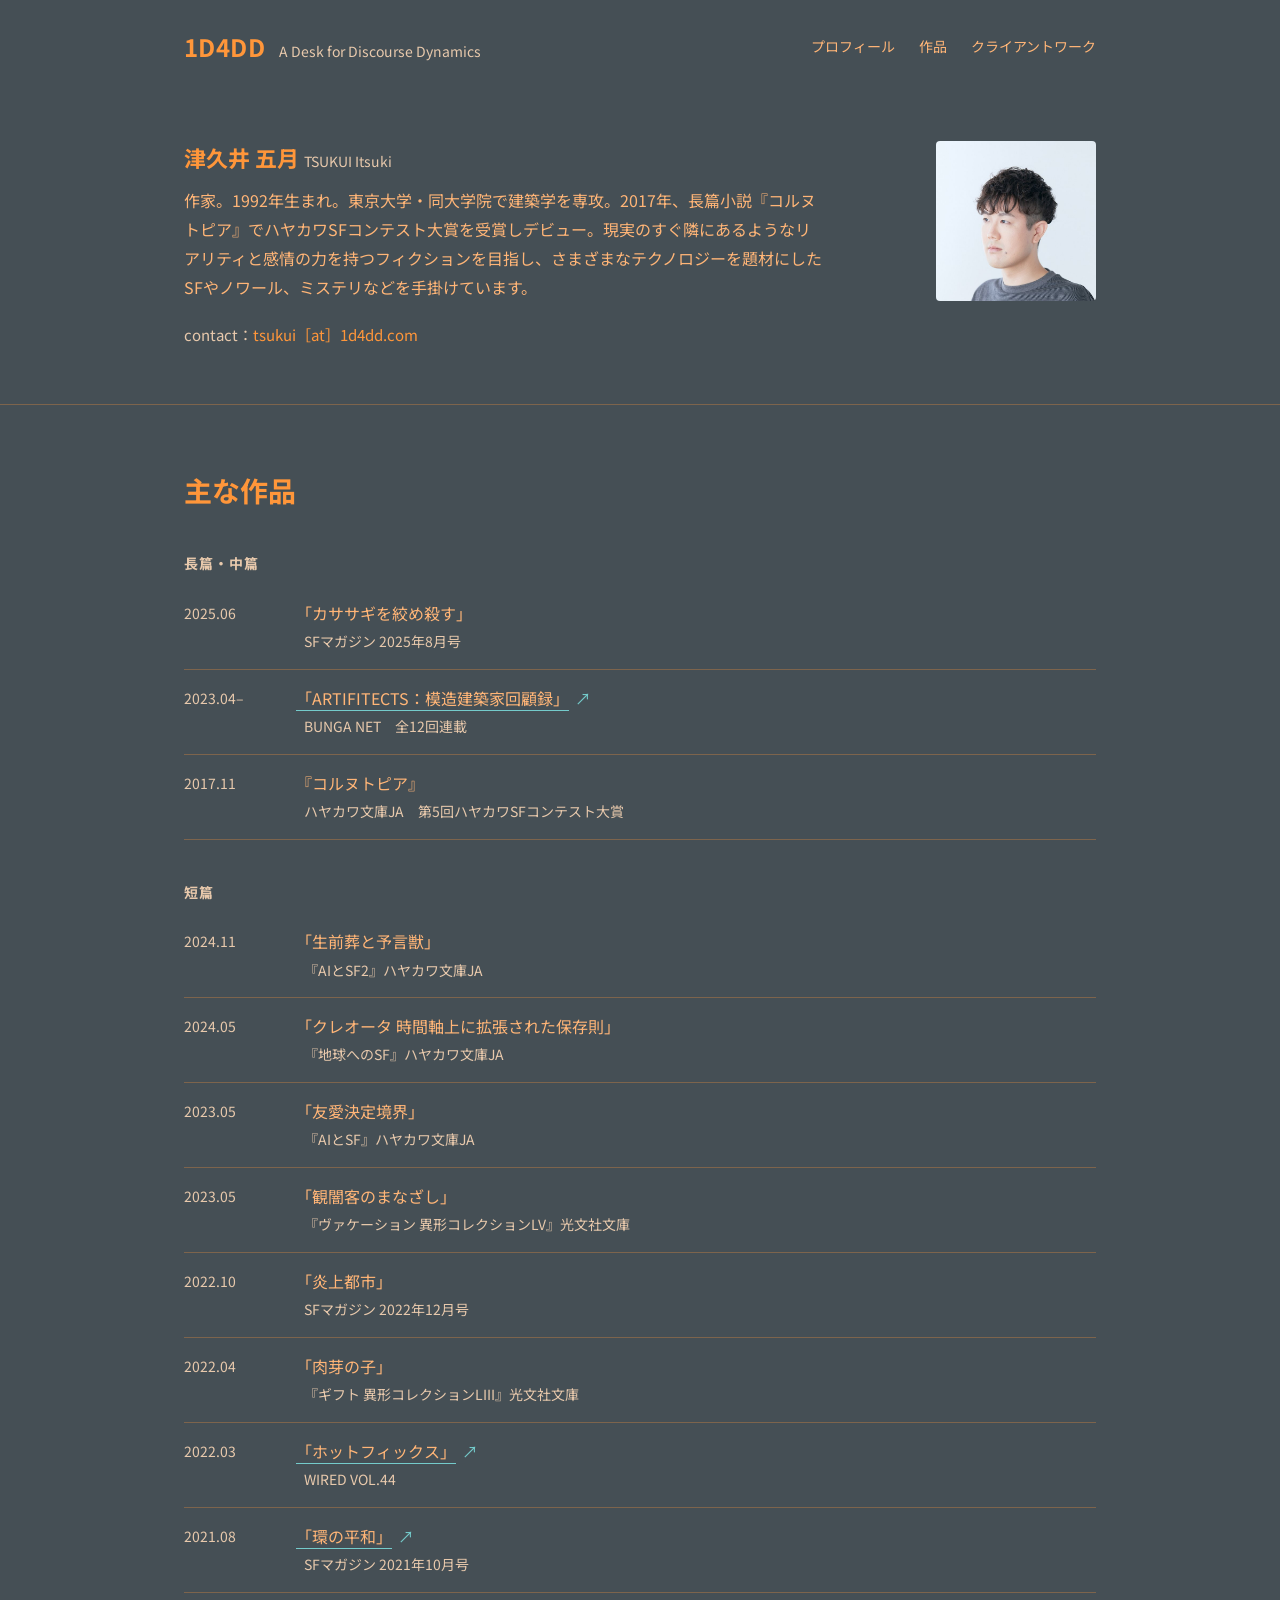
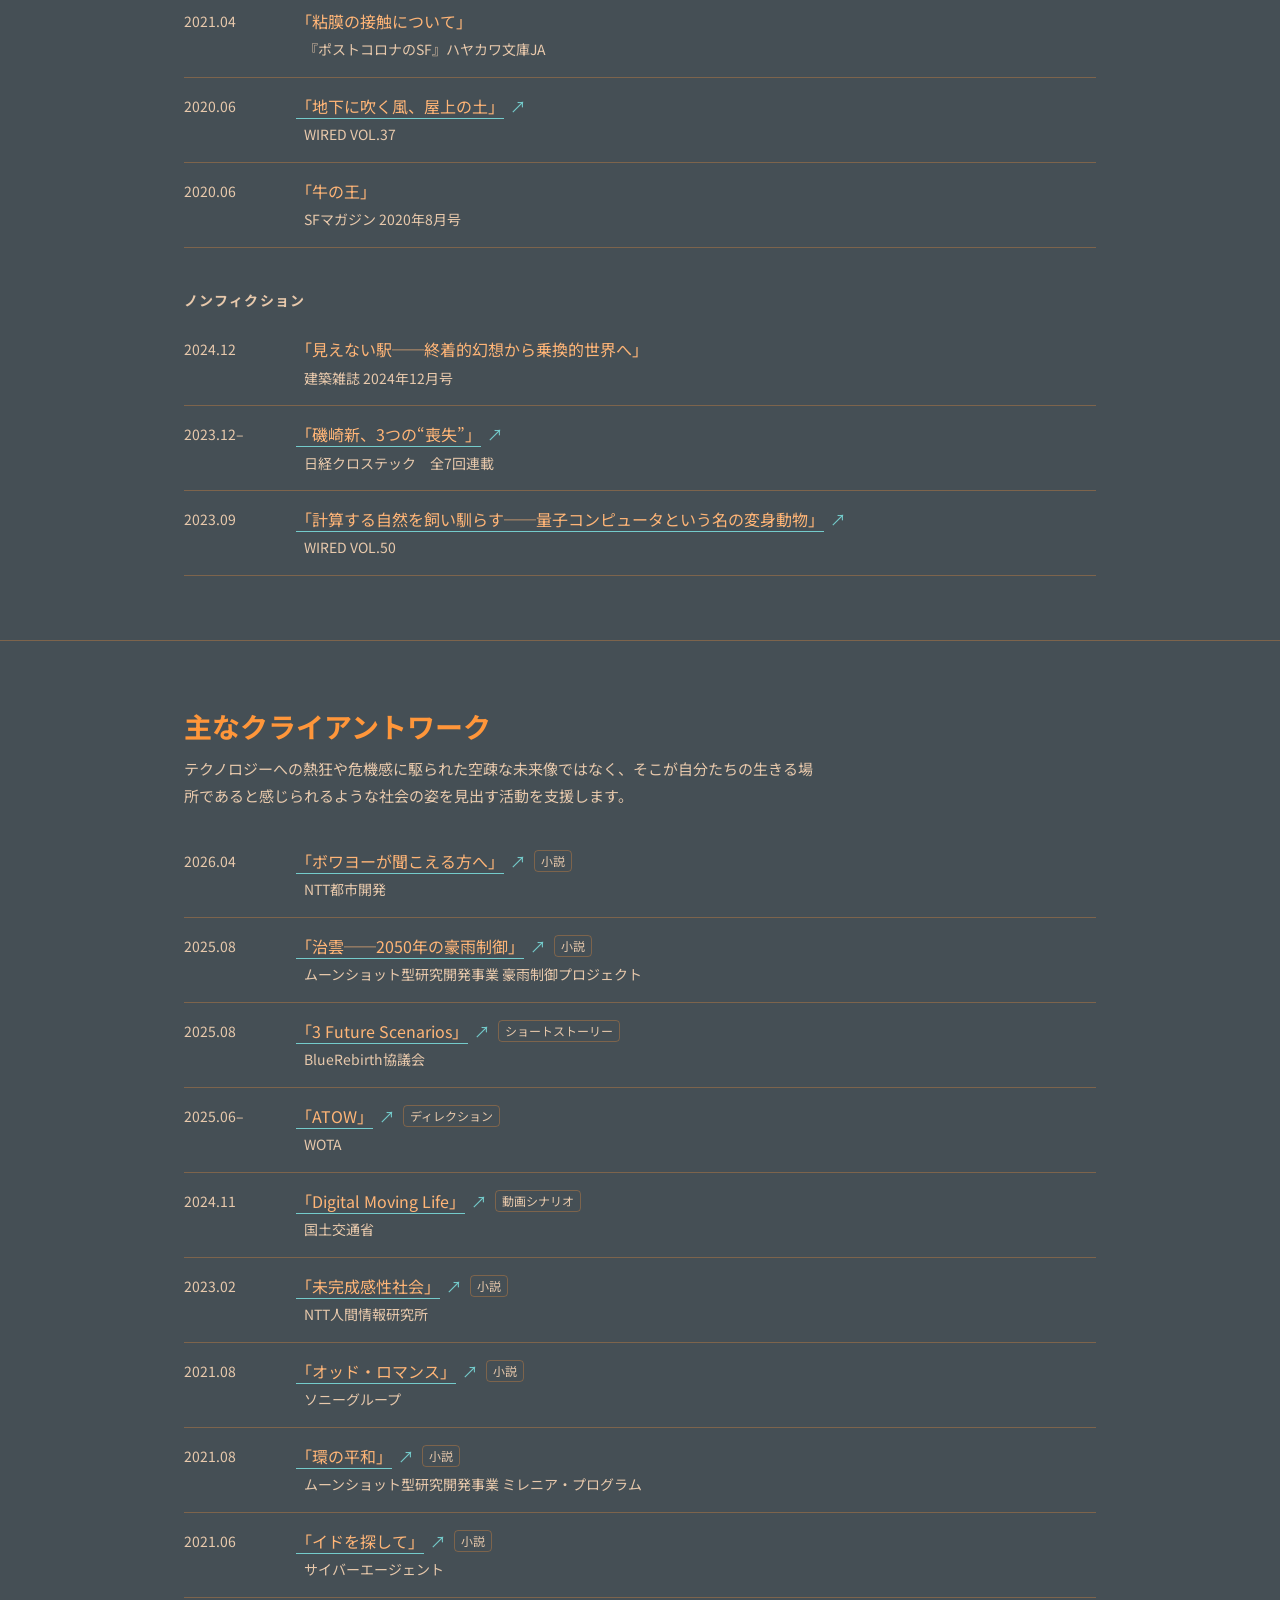
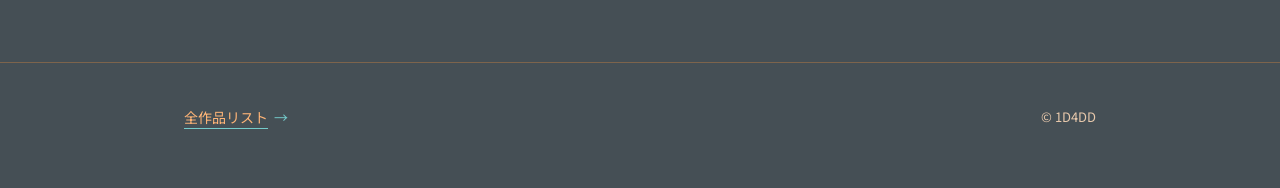
==== index.html @ 50a194ae "ファビコンを「D」1文字（灰色の地にオレンジ）に変更し、ICO・Apple用アイコンを追加 Co-Authored-By: Claude Opus 5.5 <noreply@anthropic.com" ====
<!doctype html>
<html lang="ja">
<head>
<meta charset="utf-8">
<meta name="viewport" content="width=device-width, initial-scale=1">
<title>1D4DD｜津久井五月</title>
<meta name="description" content="作家・津久井五月のウェブサイト。新刊、主な作品、クライアントワークを掲載しています。">
<link rel="canonical" href="https://1d4dd.com/">
<meta property="og:type" content="website">
<meta property="og:site_name" content="1D4DD">
<meta property="og:title" content="1D4DD｜津久井五月">
<meta property="og:description" content="作家・津久井五月のウェブサイト。新刊、主な作品、クライアントワークを掲載しています。">
<meta property="og:url" content="https://1d4dd.com/">
<meta property="og:locale" content="ja_JP">
<meta name="twitter:card" content="summary">
<!-- OGP画像を用意したら次の2行を有効にする（推奨 1200×630px）
<meta property="og:image" content="https://1d4dd.com/assets/images/ogp.png">
<meta name="twitter:card" content="summary_large_image">
-->
<link rel="icon" href="/favicon.ico" sizes="32x32">
<link rel="icon" href="/assets/favicon.svg" type="image/svg+xml">
<link rel="apple-touch-icon" href="/assets/apple-touch-icon.png">
<link rel="preconnect" href="https://fonts.googleapis.com">
<link rel="preconnect" href="https://fonts.gstatic.com" crossorigin>
<link href="https://fonts.googleapis.com/css2?family=Noto+Sans+JP:wght@400;700&display=swap" rel="stylesheet">
<link rel="stylesheet" href="/assets/style.css">
</head>
<body>

<!-- ===== ヘッダー（works/index.html と共通。変更するときは両方を直す） ===== -->
<header class="container site-header" id="top">
  <div class="brand">
    <a class="brand__logo" href="/" aria-label="1D4DD（ホーム）">1D4DD</a>
    <span class="brand__name">A Desk for Discourse Dynamics</span>
  </div>
  <nav class="site-nav" aria-label="サイト内">
    <a href="#about">プロフィール</a>
    <a href="#novel" hidden>新刊</a>
    <a href="#works">作品</a>
    <a href="#client">クライアントワーク</a>
  </nav>
</header>

<main>

<!-- ===== プロフィール ===== -->
<section id="about">
  <div class="container profile">
    <div class="profile__main">
    <h2 class="profile__name">津久井 五月 <span class="profile__name-en">TSUKUI Itsuki</span></h2>
    <p class="profile__text">作家。1992年生まれ。東京大学・同大学院で建築学を専攻。2017年、長篇小説『コルヌトピア』でハヤカワSFコンテスト大賞を受賞しデビュー。現実のすぐ隣にあるようなリアリティと感情の力を持つフィクションを目指し、さまざまなテクノロジーを題材にしたSFやノワール、ミステリなどを手掛けています。</p>
    <p class="profile__contact" id="contact">contact：<span>tsukui［at］1d4dd.com</span></p>
    </div>
    <!-- プロフィール写真（PC・タブレットのみ表示。切り抜かずに元の余白のまま使う） -->
    <img class="profile__photo" src="/assets/images/profile.jpg" alt="津久井五月" width="160" height="160">
  </div>
</section>

<!-- ===== 新刊（書影・書誌・ボタンの差し替え方は README.md を参照） ===== -->
<section class="section" id="novel" hidden>
  <div class="container">
    <div class="newbook">
      <div class="newbook__cover is-placeholder">No Image</div>
      <div class="newbook__body">
        <p class="newbook__date">2027年1月</p>
        <h2 class="newbook__title">TBA</h2>
        <p class="newbook__spec">
          <span>出版社 TBA</span>
          <span>四六判 xxxページ</span>
          <span>定価 xxx円（税込）</span>
        </p>
        <p>ここに新刊の紹介文が入ります。あらすじや作品の読みどころ、帯の惹句などを、三〜五行程度にまとめる想定です。文章の長さによって行数が変わるため、実際の紹介文が決まったら改めて見え方を確認します。</p>
        <div class="newbook__buttons">
          <span class="btn is-disabled" aria-disabled="true">出版社のページ<span class="ar" aria-hidden="true">↗</span></span>
          <span class="btn is-disabled" aria-disabled="true">版元ドットコム<span class="ar" aria-hidden="true">↗</span></span>
        </div>
      </div>
    </div>
  </div>
</section>

<!-- ===== 主な作品（各グループ内は新しい順） ===== -->
<section class="section" id="works">
  <div class="container stack stack--40">
    <h2 class="h-section">主な作品</h2>

    <div>
      <h3 class="h-group">長篇・中篇</h3>
      <ul class="rows">
        <li class="row"><span class="row__date">2025.06</span><div class="row__body"><p>「カササギを絞め殺す」</p><p class="row__meta">SFマガジン 2025年8月号</p></div></li>
        <li class="row"><span class="row__date">2023.04–</span><div class="row__body"><p><a href="https://bunganet.tokyo/category/rensai/rensai-artifitects/" target="_blank" rel="noopener"><span class="ul">「ARTIFITECTS：模造建築家回顧録」</span><span class="ar" aria-hidden="true">↗</span></a></p><p class="row__meta">BUNGA NET　全12回連載</p></div></li>
        <li class="row"><span class="row__date">2017.11</span><div class="row__body"><p>『コルヌトピア』</p><p class="row__meta">ハヤカワ文庫JA　第5回ハヤカワSFコンテスト大賞</p></div></li>
      </ul>
    </div>

    <div>
      <h3 class="h-group">短篇</h3>
      <ul class="rows">
        <li class="row"><span class="row__date">2024.11</span><div class="row__body"><p>「生前葬と予言獣」</p><p class="row__meta">『AIとSF2』ハヤカワ文庫JA</p></div></li>
        <li class="row"><span class="row__date">2024.05</span><div class="row__body"><p>「クレオータ 時間軸上に拡張された保存則」</p><p class="row__meta">『地球へのSF』ハヤカワ文庫JA</p></div></li>
        <li class="row"><span class="row__date">2023.05</span><div class="row__body"><p>「友愛決定境界」</p><p class="row__meta">『AIとSF』ハヤカワ文庫JA</p></div></li>
        <li class="row"><span class="row__date">2023.05</span><div class="row__body"><p>「観闇客のまなざし」</p><p class="row__meta">『ヴァケーション 異形コレクションLV』光文社文庫</p></div></li>
        <li class="row"><span class="row__date">2022.10</span><div class="row__body"><p>「炎上都市」</p><p class="row__meta">SFマガジン 2022年12月号</p></div></li>
        <li class="row"><span class="row__date">2022.04</span><div class="row__body"><p>「肉芽の子」</p><p class="row__meta">『ギフト 異形コレクションLIII』光文社文庫</p></div></li>
        <li class="row"><span class="row__date">2022.03</span><div class="row__body"><p><a href="https://wired.jp/article/hotfix/" target="_blank" rel="noopener"><span class="ul">「ホットフィックス」</span><span class="ar" aria-hidden="true">↗</span></a></p><p class="row__meta">WIRED VOL.44</p></div></li>
        <li class="row"><span class="row__date">2021.08</span><div class="row__body"><p><a href="https://moonshot-harmony.jp/book/?type=book01" target="_blank" rel="noopener"><span class="ul">「環の平和」</span><span class="ar" aria-hidden="true">↗</span></a></p><p class="row__meta">SFマガジン 2021年10月号</p></div></li>
        <li class="row"><span class="row__date">2021.04</span><div class="row__body"><p>「粘膜の接触について」</p><p class="row__meta">『ポストコロナのSF』ハヤカワ文庫JA</p></div></li>
        <li class="row"><span class="row__date">2020.06</span><div class="row__body"><p><a href="https://wired.jp/2020/11/24/itsuki-tsukui-underground-wind-rooftops-soil/" target="_blank" rel="noopener"><span class="ul">「地下に吹く風、屋上の土」</span><span class="ar" aria-hidden="true">↗</span></a></p><p class="row__meta">WIRED VOL.37</p></div></li>
        <li class="row"><span class="row__date">2020.06</span><div class="row__body"><p>「牛の王」</p><p class="row__meta">SFマガジン 2020年8月号</p></div></li>
      </ul>
    </div>

    <div>
      <h3 class="h-group">ノンフィクション</h3>
      <ul class="rows">
        <li class="row"><span class="row__date">2024.12</span><div class="row__body"><p>「見えない駅──終着的幻想から乗換的世界へ」</p><p class="row__meta">建築雑誌 2024年12月号</p></div></li>
        <li class="row"><span class="row__date">2023.12–</span><div class="row__body"><p><a href="https://xtech.nikkei.com/atcl/nxt/column/18/02694/" target="_blank" rel="noopener"><span class="ul">「磯崎新、3つの“喪失”」</span><span class="ar" aria-hidden="true">↗</span></a></p><p class="row__meta">日経クロステック　全7回連載</p></div></li>
        <li class="row"><span class="row__date">2023.09</span><div class="row__body"><p><a href="https://wired.jp/article/quantum-computers-the-shape-shifting-animals-itsuki-tsukui/" target="_blank" rel="noopener"><span class="ul">「計算する自然を飼い馴らす──量子コンピュータという名の変身動物」</span><span class="ar" aria-hidden="true">↗</span></a></p><p class="row__meta">WIRED VOL.50</p></div></li>
      </ul>
    </div>
  </div>
</section>

<!-- ===== 主なクライアントワーク（新しい順） ===== -->
<section class="section" id="client">
  <div class="container stack stack--24">
    <div class="stack stack--8">
      <h2 class="h-section">主なクライアントワーク</h2>
      <p class="lead">テクノロジーへの熱狂や危機感に駆られた空疎な未来像ではなく、そこが自分たちの生きる場所であると感じられるような社会の姿を見出す活動を支援します。</p>
    </div>
    <ul class="rows">
      <li class="row"><span class="row__date">2026.04</span><div class="row__body"><p><a href="https://note.com/uddesign/n/nb5e8905b2b1c" target="_blank" rel="noopener"><span class="ul">「ボワヨーが聞こえる方へ」</span><span class="ar" aria-hidden="true">↗</span></a><span class="tag">小説</span></p><p class="row__meta">NTT都市開発</p></div></li>
      <li class="row"><span class="row__date">2025.08</span><div class="row__body"><p><a href="https://rain-c.dpri.kyoto-u.ac.jp/expo2025/" target="_blank" rel="noopener"><span class="ul">「治雲──2050年の豪雨制御」</span><span class="ar" aria-hidden="true">↗</span></a><span class="tag">小説</span></p><p class="row__meta">ムーンショット型研究開発事業 豪雨制御プロジェクト</p></div></li>
      <li class="row"><span class="row__date">2025.08</span><div class="row__body"><p><a href="https://www.bluerebirth.jp/story/vision-story-01/" target="_blank" rel="noopener"><span class="ul">「3 Future Scenarios」</span><span class="ar" aria-hidden="true">↗</span></a><span class="tag">ショートストーリー</span></p><p class="row__meta">BlueRebirth協議会</p></div></li>
      <li class="row"><span class="row__date">2025.06–</span><div class="row__body"><p><a href="https://atow.wota.co.jp/" target="_blank" rel="noopener"><span class="ul">「ATOW」</span><span class="ar" aria-hidden="true">↗</span></a><span class="tag">ディレクション</span></p><p class="row__meta">WOTA</p></div></li>
      <li class="row"><span class="row__date">2024.11</span><div class="row__body"><p><a href="https://www.mlit.go.jp/tochi_fudousan_kensetsugyo/tochi_fudousan_kensetsugyo_tk17_000001_00042.html" target="_blank" rel="noopener"><span class="ul">「Digital Moving Life」</span><span class="ar" aria-hidden="true">↗</span></a><span class="tag">動画シナリオ</span></p><p class="row__meta">国土交通省</p></div></li>
      <li class="row"><span class="row__date">2023.02</span><div class="row__body"><p><a href="https://www.rd.ntt/dtc/sf_prototyping/novel_comm.html" target="_blank" rel="noopener"><span class="ul">「未完成感性社会」</span><span class="ar" aria-hidden="true">↗</span></a><span class="tag">小説</span></p><p class="row__meta">NTT人間情報研究所</p></div></li>
      <li class="row"><span class="row__date">2021.08</span><div class="row__body"><p><a href="https://www.sony.com/ja/SonyInfo/design/oneday2050/sense/" target="_blank" rel="noopener"><span class="ul">「オッド・ロマンス」</span><span class="ar" aria-hidden="true">↗</span></a><span class="tag">小説</span></p><p class="row__meta">ソニーグループ</p></div></li>
      <li class="row"><span class="row__date">2021.08</span><div class="row__body"><p><a href="https://moonshot-harmony.jp/book/?type=book01" target="_blank" rel="noopener"><span class="ul">「環の平和」</span><span class="ar" aria-hidden="true">↗</span></a><span class="tag">小説</span></p><p class="row__meta">ムーンショット型研究開発事業 ミレニア・プログラム</p></div></li>
      <li class="row"><span class="row__date">2021.06</span><div class="row__body"><p><a href="https://wired.jp/2021/06/07/sci-fi-prototyping-cyber-agent-itsuki-tsukui/" target="_blank" rel="noopener"><span class="ul">「イドを探して」</span><span class="ar" aria-hidden="true">↗</span></a><span class="tag">小説</span></p><p class="row__meta">サイバーエージェント</p></div></li>
    </ul>
  </div>
</section>

</main>

<!-- ===== フッター ===== -->
<footer class="site-footer">
  <div class="container">
    <a href="/works/"><span class="ul">全作品リスト</span><span class="ar" aria-hidden="true">→</span></a>
    <p class="copyright">© 1D4DD</p>
  </div>
</footer>

</body>
</html>
---- assets/style.css ----
/* =========================================================
   1D4DD — 共通スタイル
   色・余白はここ（:root）でまとめて管理しています。
   ========================================================= */

:root {
  --bg: #454F55;        /* 背景（ブルーグレー） */
  --accent: #FF963A;    /* 基調色のオレンジ：ロゴ・見出し */
  --text: #FFB577;      /* 本文（読みやすさのため少し明るいオレンジ） */
  --sub: #E8C9AC;       /* 補足文字：日付・媒体名・タグなど */
  --line: rgba(255, 150, 58, 0.3); /* 区切り線 */
  --panel: #4E585E;     /* 書影の仮枠の背景 */
  --link: #74CBCB;      /* 差し色の水色：リンクの下線・矢印・ボタン枠 */

  --content: 960px;     /* ページ全体の最大幅 */
  --measure: 640px;     /* 文章ブロック（プロフィール・新刊・説明文）の最大幅 */
}

*, *::before, *::after { box-sizing: border-box; }

html { -webkit-text-size-adjust: 100%; }

body {
  margin: 0;
  background: var(--bg);
  color: var(--text);
  font-family: "Noto Sans JP", sans-serif;
  font-size: 16px;
  line-height: 1.8;
}

a { color: inherit; text-decoration: none; }
p, h1, h2, h3, ul, ol { margin: 0; }
ul.rows { list-style: none; padding: 0; }

.container {
  max-width: var(--content);
  margin: 0 auto;
  padding-left: 24px;
  padding-right: 24px;
}

.section { border-top: 1px solid var(--line); }

.stack { display: flex; flex-direction: column; }
.stack--8 { gap: 8px; }
.stack--24 { gap: 24px; }
.stack--40 { gap: 40px; }
.section > .container { padding-top: 64px; padding-bottom: 64px; }

/* ---------- リンクの装飾 ---------- */

.ul {
  text-decoration: underline;
  text-decoration-color: var(--link);
  text-decoration-thickness: 1px;
  text-underline-offset: 5px;
}
a:hover .ul, a.ul:hover { text-decoration-thickness: 2px; }

.ar { color: var(--link); display: inline-block; margin-left: 6px; }       /* ↗ や → */
.ar--before { margin-left: 0; margin-right: 6px; }                         /* ← */

/* ---------- ヘッダー ---------- */

.site-header {
  display: flex;
  flex-wrap: wrap;
  justify-content: space-between;
  align-items: center;
  gap: 12px 24px;
  padding-top: 24px;
}
.brand { display: flex; flex-wrap: wrap; align-items: baseline; gap: 2px 14px; }
.brand__logo {
  font-weight: 700;
  font-size: 24px;
  line-height: 1;
  color: var(--accent);
  letter-spacing: 0.02em;
  padding: 10px 0;
}
.brand__name { font-size: 14px; color: var(--sub); }

.site-nav { display: flex; flex-wrap: wrap; gap: 4px 24px; font-size: 14px; }
.site-nav a { padding: 10px 0; }
.site-nav a:hover {
  text-decoration: underline;
  text-decoration-color: var(--link);
  text-underline-offset: 5px;
}

/* ---------- 見出し ---------- */

.h-section { font-size: 28px; font-weight: 700; line-height: 1.5; color: var(--accent); }
.h-group {
  margin-bottom: 8px;
  font-size: 14px;
  font-weight: 700;
  color: var(--sub);
  letter-spacing: 0.08em;
}

/* ---------- プロフィール ---------- */

.profile { padding-top: 72px; padding-bottom: 56px; display: flex; align-items: flex-start; gap: 48px; }
.profile__main { flex: 0 1 var(--measure); min-width: 0; display: flex; flex-direction: column; gap: 12px; }
/* 写真は右端（ナビゲーションの右端）に揃える。スマホでは非表示 */
.profile__photo { flex: 0 0 160px; width: 160px; height: 160px; margin-left: auto; border-radius: 4px; display: block; }
.profile__name { font-size: 22px; font-weight: 700; line-height: 1.5; color: var(--accent); }
.profile__name-en { font-size: 14px; font-weight: 400; color: var(--sub); }
.profile__text { max-width: var(--measure); }
.profile__contact { margin-top: 8px; font-size: 15px; color: var(--sub); }
.profile__contact span { color: var(--accent); }

/* ---------- 新刊 ---------- */

.newbook {
  display: flex;
  flex-wrap: wrap;
  align-items: flex-start;
  gap: 40px 56px;
  max-width: var(--measure);
}
.newbook__cover {
  flex: 0 0 240px;
  aspect-ratio: 3 / 4.3;
  border-radius: 4px;
  overflow: hidden;
}
.newbook__cover img { display: block; width: 100%; height: 100%; object-fit: cover; }
/* 書影がまだないときの仮枠（class に is-placeholder を付ける） */
.newbook__cover.is-placeholder {
  border: 2px dashed var(--accent);
  background: var(--panel);
  display: flex;
  align-items: center;
  justify-content: center;
  color: var(--sub);
  font-size: 15px;
  letter-spacing: 0.08em;
}
.newbook__body { flex: 1 1 280px; min-width: 0; display: flex; flex-direction: column; gap: 16px; }
.newbook__date { font-size: 14px; font-weight: 700; color: var(--accent); letter-spacing: 0.08em; }
.newbook__title { font-size: 40px; font-weight: 700; line-height: 1.3; color: var(--accent); }
.newbook__spec { display: flex; flex-direction: column; font-size: 15px; color: var(--sub); }
.newbook__buttons { display: flex; flex-wrap: wrap; gap: 12px; margin-top: 8px; }

.btn {
  display: inline-flex;
  align-items: center;
  min-height: 44px;
  padding: 0 20px;
  border: 1px solid var(--link);
  border-radius: 999px;
  color: var(--accent);
  font-size: 14px;
  font-weight: 700;
}
.btn:hover { background: rgba(116, 203, 203, 0.12); }
/* リンク先がまだないボタン（<span class="btn is-disabled">） */
.btn.is-disabled { opacity: 0.5; cursor: default; }
.btn.is-disabled:hover { background: none; }

/* ---------- 作品・クライアントワークの行 ---------- */

.lead { max-width: var(--measure); font-size: 15px; color: var(--sub); }

.row {
  display: flex;
  flex-wrap: wrap;
  gap: 2px 24px;
  padding: 14px 0;
  border-bottom: 1px solid var(--line);
}
.row__date { flex: 0 0 88px; padding-top: 2px; font-size: 14px; color: var(--sub); }
.rows--month .row__date { flex-basis: 56px; }   /* 全作品リスト（「4月」表記） */
.row__body { flex: 1 1 360px; min-width: 0; display: flex; flex-direction: column; gap: 2px; }
/* 媒体名・企業名：括弧の空き分（半文字）だけ右に寄せて、題名の頭と揃える */
.row__meta { padding-left: 8px; font-size: 14px; color: var(--sub); }

.tag {
  display: inline-block;
  margin-left: 8px;
  padding: 0 6px;
  border: 1px solid var(--line);
  border-radius: 4px;
  font-size: 12px;
  line-height: 1.7;
  color: var(--sub);
  vertical-align: 2px;
}

/* 連載のサブタイトル一覧（全作品リスト） */
.episodes {
  margin-top: 4px;
  padding-left: 2.2em;
  font-size: 14px;
  line-height: 1.7;
  color: var(--sub);
  columns: 2 240px;
  column-gap: 24px;
}

/* ---------- 全作品リスト ---------- */

.page-title { font-size: 28px; font-weight: 700; line-height: 1.5; color: var(--accent); }
.works-main { padding-top: 72px; padding-bottom: 64px; display: flex; flex-direction: column; gap: 48px; }
.year { font-size: 22px; font-weight: 700; line-height: 1.5; color: var(--accent); margin-bottom: 4px; }

/* ---------- フッター ---------- */

.site-footer { border-top: 1px solid var(--line); }
.site-footer .container {
  display: flex;
  flex-wrap: wrap;
  justify-content: space-between;
  align-items: center;
  gap: 12px 24px;
  padding-top: 32px;
  padding-bottom: 48px;
}
.site-footer a { font-size: 14px; padding: 10px 0; }
.copyright { font-size: 13px; color: var(--sub); }

/* ---------- スマホ（幅600px以下） ---------- */

@media (max-width: 600px) {
  .site-nav { display: none; }
  .profile__photo { display: none; }
  .newbook__cover { flex-basis: 100%; }
  .newbook__body { flex-basis: 100%; }
}
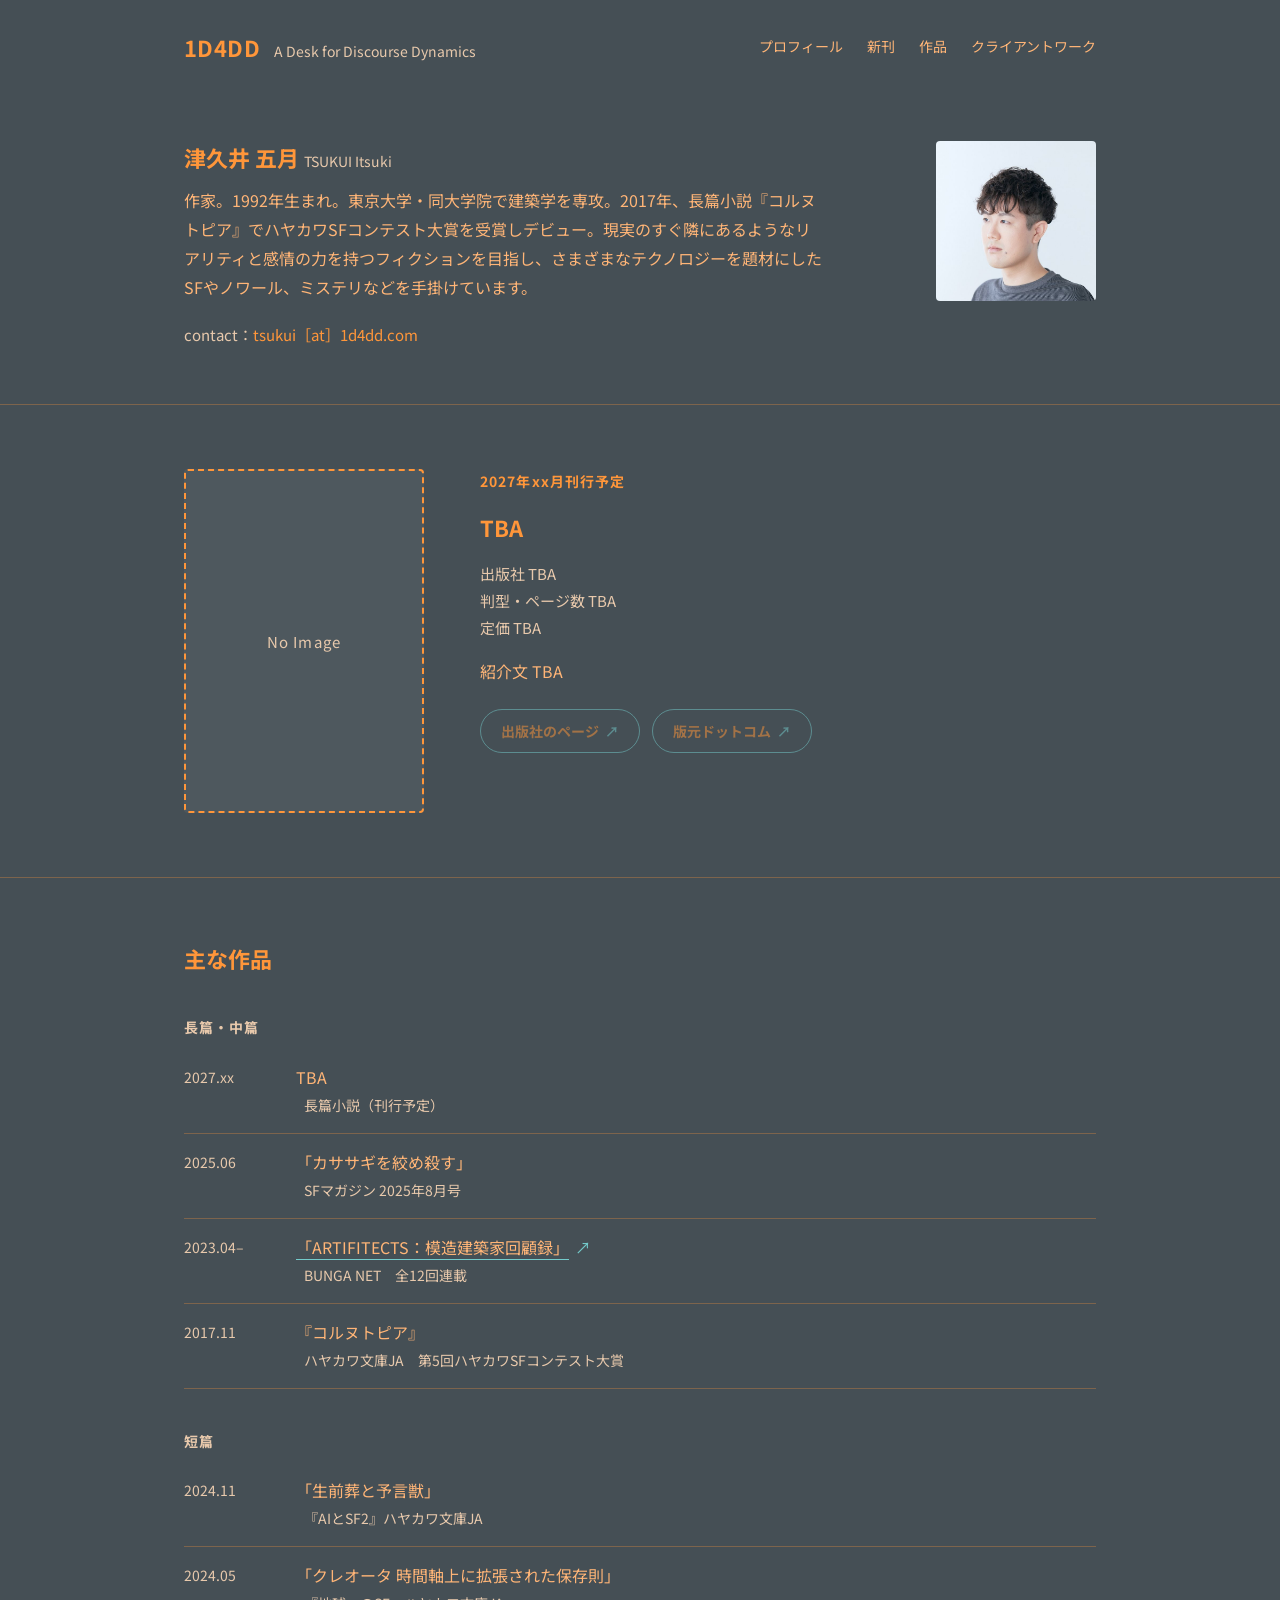
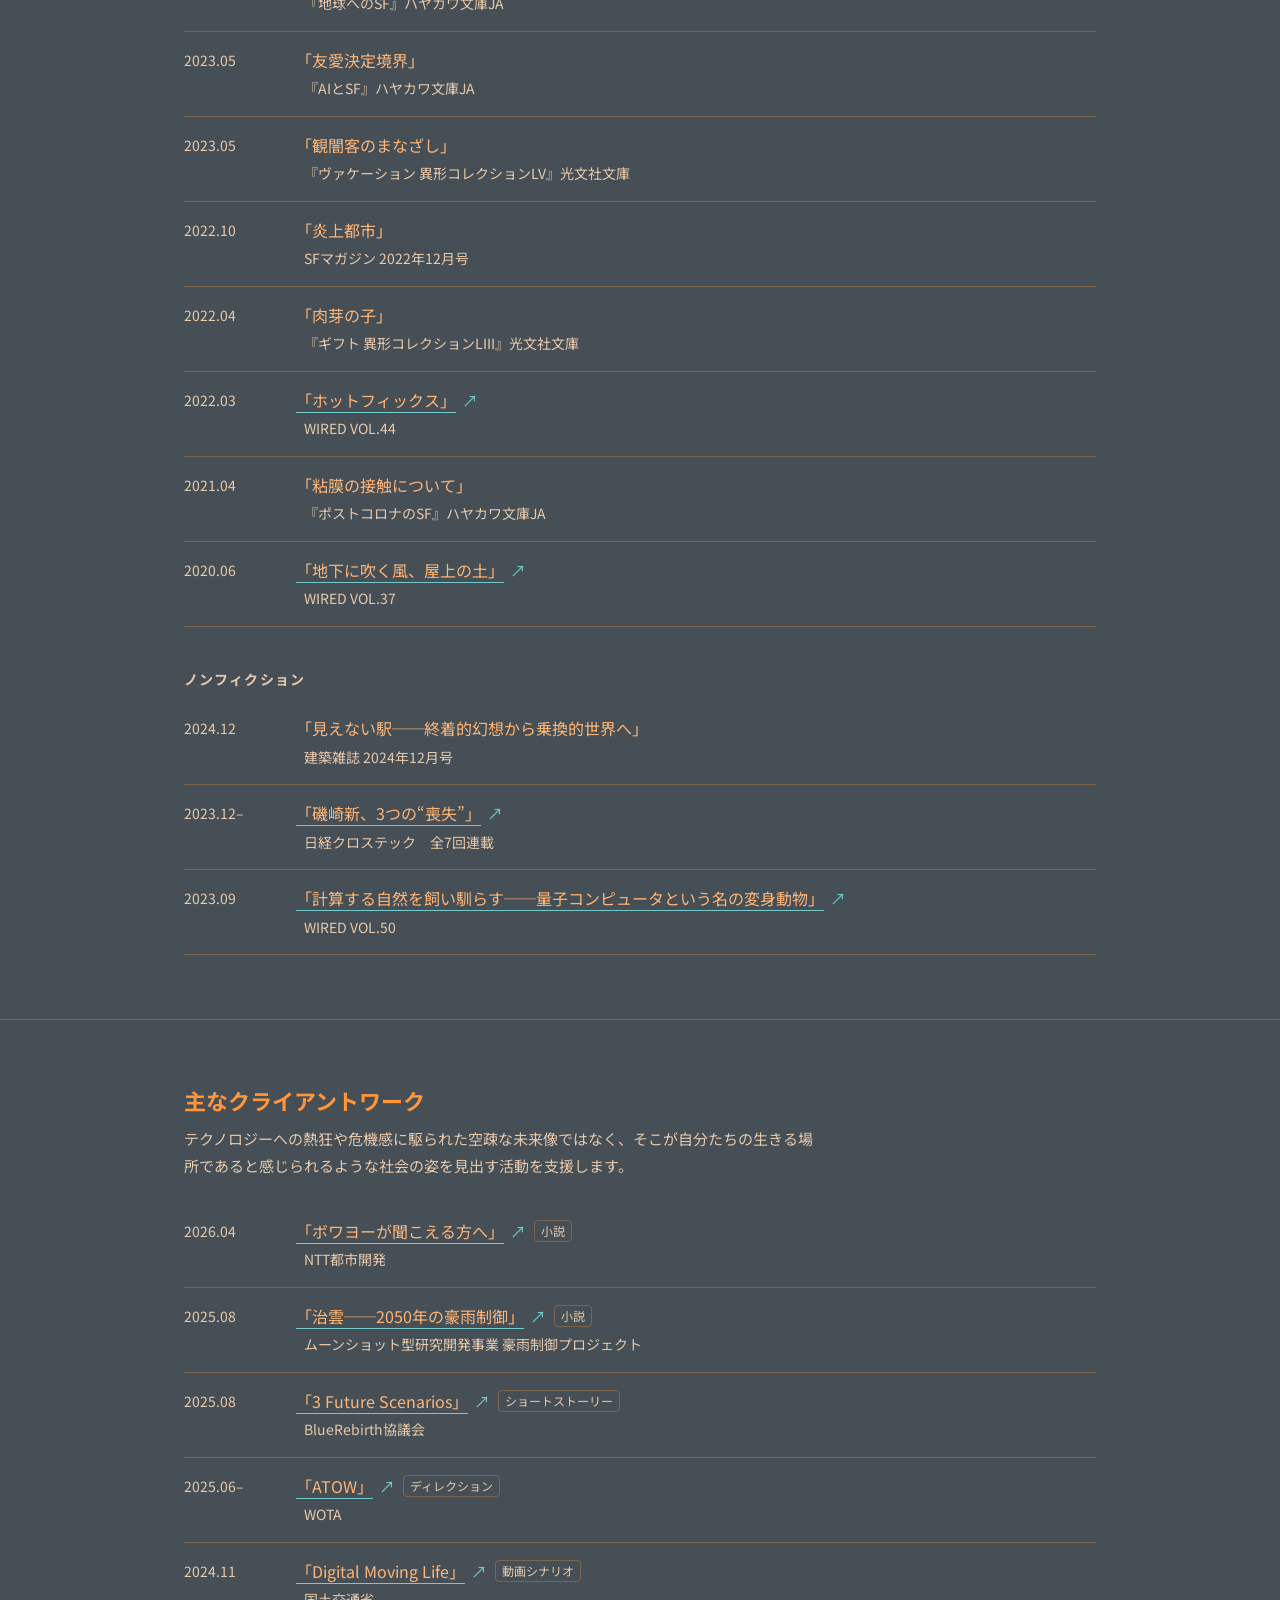
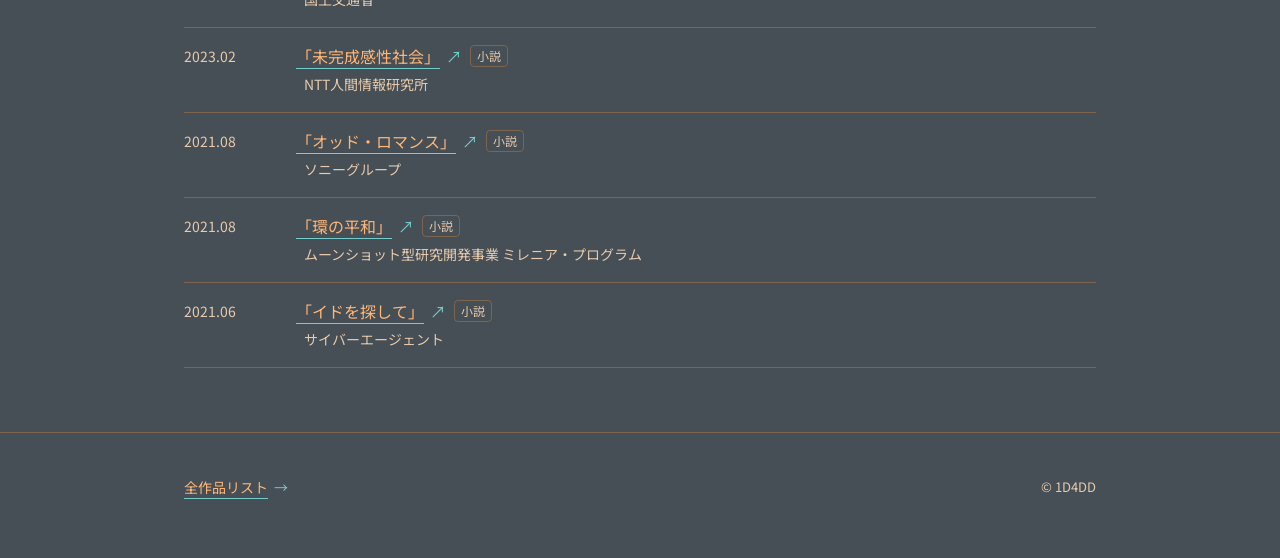
==== commit 31094f1c: "見出しを22pxに統一、主な作品の調整、新刊をTBAで表示、READMEに所有確認レコードを追記 Co-Authored-By: Claude Opus 5.5 <noreply@anthropic." ====
--- a/index.html
+++ b/index.html
@@ -3,20 +3,20 @@
 <head>
 <meta charset="utf-8">
 <meta name="viewport" content="width=device-width, initial-scale=1">
-<title>1D4DD｜津久井五月</title>
-<meta name="description" content="作家・津久井五月のウェブサイト。新刊、主な作品、クライアントワークを掲載しています。">
+<title>津久井五月｜1D4DD</title>
+<meta name="description" content="作家・津久井五月のサイト。現実のすぐ隣にあるようなリアリティと感情の力を持つフィクションを目指し、さまざまなテクノロジーを題材にしたSFやノワール、ミステリなどを手掛けています。">
 <link rel="canonical" href="https://1d4dd.com/">
 <meta property="og:type" content="website">
 <meta property="og:site_name" content="1D4DD">
-<meta property="og:title" content="1D4DD｜津久井五月">
-<meta property="og:description" content="作家・津久井五月のウェブサイト。新刊、主な作品、クライアントワークを掲載しています。">
+<meta property="og:title" content="津久井五月｜1D4DD">
+<meta property="og:description" content="作家・津久井五月のサイト。現実のすぐ隣にあるようなリアリティと感情の力を持つフィクションを目指し、さまざまなテクノロジーを題材にしたSFやノワール、ミステリなどを手掛けています。">
 <meta property="og:url" content="https://1d4dd.com/">
 <meta property="og:locale" content="ja_JP">
-<meta name="twitter:card" content="summary">
-<!-- OGP画像を用意したら次の2行を有効にする（推奨 1200×630px）
 <meta property="og:image" content="https://1d4dd.com/assets/images/ogp.png">
+<meta property="og:image:width" content="1200">
+<meta property="og:image:height" content="630">
+<meta property="og:image:alt" content="1D4DD">
 <meta name="twitter:card" content="summary_large_image">
--->
 <link rel="icon" href="/favicon.ico" sizes="32x32">
 <link rel="icon" href="/assets/favicon.svg" type="image/svg+xml">
 <link rel="apple-touch-icon" href="/assets/apple-touch-icon.png">
@@ -24,6 +24,41 @@
 <link rel="preconnect" href="https://fonts.gstatic.com" crossorigin>
 <link href="https://fonts.googleapis.com/css2?family=Noto+Sans+JP:wght@400;700&display=swap" rel="stylesheet">
 <link rel="stylesheet" href="/assets/style.css">
+<!-- 検索エンジン向けの人物・サイト情報（表示には影響しない。プロフィールを変えたらここも合わせる） -->
+<script type="application/ld+json">
+{
+  "@context": "https://schema.org",
+  "@graph": [
+    {
+      "@type": "WebSite",
+      "@id": "https://1d4dd.com/#website",
+      "url": "https://1d4dd.com/",
+      "name": "1D4DD",
+      "alternateName": "A Desk for Discourse Dynamics",
+      "inLanguage": "ja",
+      "publisher": {
+        "@id": "https://1d4dd.com/#person"
+      }
+    },
+    {
+      "@type": "Person",
+      "@id": "https://1d4dd.com/#person",
+      "name": "津久井五月",
+      "alternateName": "TSUKUI Itsuki",
+      "jobTitle": "作家",
+      "url": "https://1d4dd.com/",
+      "image": "https://1d4dd.com/assets/images/profile.jpg",
+      "birthDate": "1992",
+      "alumniOf": {
+        "@type": "CollegeOrUniversity",
+        "name": "東京大学"
+      },
+      "award": "ハヤカワSFコンテスト大賞（『コルヌトピア』）",
+      "description": "現実のすぐ隣にあるようなリアリティと感情の力を持つフィクションを目指し、さまざまなテクノロジーを題材にしたSFやノワール、ミステリなどを手掛けている。"
+    }
+  ]
+}
+</script>
 </head>
 <body>
 
@@ -35,7 +70,7 @@
   </div>
   <nav class="site-nav" aria-label="サイト内">
     <a href="#about">プロフィール</a>
-    <a href="#novel" hidden>新刊</a>
+    <a href="#novel">新刊</a>
     <a href="#works">作品</a>
     <a href="#client">クライアントワーク</a>
   </nav>
@@ -57,19 +92,19 @@
 </section>
 
 <!-- ===== 新刊（書影・書誌・ボタンの差し替え方は README.md を参照） ===== -->
-<section class="section" id="novel" hidden>
+<section class="section" id="novel">
   <div class="container">
     <div class="newbook">
       <div class="newbook__cover is-placeholder">No Image</div>
       <div class="newbook__body">
-        <p class="newbook__date">2027年1月</p>
+        <p class="newbook__date">2027年xx月刊行予定</p>
         <h2 class="newbook__title">TBA</h2>
         <p class="newbook__spec">
           <span>出版社 TBA</span>
-          <span>四六判 xxxページ</span>
-          <span>定価 xxx円（税込）</span>
+          <span>判型・ページ数 TBA</span>
+          <span>定価 TBA</span>
         </p>
-        <p>ここに新刊の紹介文が入ります。あらすじや作品の読みどころ、帯の惹句などを、三〜五行程度にまとめる想定です。文章の長さによって行数が変わるため、実際の紹介文が決まったら改めて見え方を確認します。</p>
+        <p>紹介文 TBA</p>
         <div class="newbook__buttons">
           <span class="btn is-disabled" aria-disabled="true">出版社のページ<span class="ar" aria-hidden="true">↗</span></span>
           <span class="btn is-disabled" aria-disabled="true">版元ドットコム<span class="ar" aria-hidden="true">↗</span></span>
@@ -87,6 +122,7 @@
     <div>
       <h3 class="h-group">長篇・中篇</h3>
       <ul class="rows">
+        <li class="row"><span class="row__date">2027.xx</span><div class="row__body"><p>TBA</p><p class="row__meta">長篇小説（刊行予定）</p></div></li>
         <li class="row"><span class="row__date">2025.06</span><div class="row__body"><p>「カササギを絞め殺す」</p><p class="row__meta">SFマガジン 2025年8月号</p></div></li>
         <li class="row"><span class="row__date">2023.04–</span><div class="row__body"><p><a href="https://bunganet.tokyo/category/rensai/rensai-artifitects/" target="_blank" rel="noopener"><span class="ul">「ARTIFITECTS：模造建築家回顧録」</span><span class="ar" aria-hidden="true">↗</span></a></p><p class="row__meta">BUNGA NET　全12回連載</p></div></li>
         <li class="row"><span class="row__date">2017.11</span><div class="row__body"><p>『コルヌトピア』</p><p class="row__meta">ハヤカワ文庫JA　第5回ハヤカワSFコンテスト大賞</p></div></li>
@@ -103,10 +139,8 @@
         <li class="row"><span class="row__date">2022.10</span><div class="row__body"><p>「炎上都市」</p><p class="row__meta">SFマガジン 2022年12月号</p></div></li>
         <li class="row"><span class="row__date">2022.04</span><div class="row__body"><p>「肉芽の子」</p><p class="row__meta">『ギフト 異形コレクションLIII』光文社文庫</p></div></li>
         <li class="row"><span class="row__date">2022.03</span><div class="row__body"><p><a href="https://wired.jp/article/hotfix/" target="_blank" rel="noopener"><span class="ul">「ホットフィックス」</span><span class="ar" aria-hidden="true">↗</span></a></p><p class="row__meta">WIRED VOL.44</p></div></li>
-        <li class="row"><span class="row__date">2021.08</span><div class="row__body"><p><a href="https://moonshot-harmony.jp/book/?type=book01" target="_blank" rel="noopener"><span class="ul">「環の平和」</span><span class="ar" aria-hidden="true">↗</span></a></p><p class="row__meta">SFマガジン 2021年10月号</p></div></li>
         <li class="row"><span class="row__date">2021.04</span><div class="row__body"><p>「粘膜の接触について」</p><p class="row__meta">『ポストコロナのSF』ハヤカワ文庫JA</p></div></li>
         <li class="row"><span class="row__date">2020.06</span><div class="row__body"><p><a href="https://wired.jp/2020/11/24/itsuki-tsukui-underground-wind-rooftops-soil/" target="_blank" rel="noopener"><span class="ul">「地下に吹く風、屋上の土」</span><span class="ar" aria-hidden="true">↗</span></a></p><p class="row__meta">WIRED VOL.37</p></div></li>
-        <li class="row"><span class="row__date">2020.06</span><div class="row__body"><p>「牛の王」</p><p class="row__meta">SFマガジン 2020年8月号</p></div></li>
       </ul>
     </div>
 
--- a/assets/style.css
+++ b/assets/style.css
@@ -74,7 +74,7 @@
 .brand { display: flex; flex-wrap: wrap; align-items: baseline; gap: 2px 14px; }
 .brand__logo {
   font-weight: 700;
-  font-size: 24px;
+  font-size: 22px;
   line-height: 1;
   color: var(--accent);
   letter-spacing: 0.02em;
@@ -90,9 +90,10 @@
   text-underline-offset: 5px;
 }
 
-/* ---------- 見出し ---------- */
-
-.h-section { font-size: 28px; font-weight: 700; line-height: 1.5; color: var(--accent); }
+/* ---------- 見出し ----------
+   オレンジ・太字の見出し類（ロゴ・筆名・各見出し・年・新刊の書名）はすべて 22px に揃える */
+
+.h-section { font-size: 22px; font-weight: 700; line-height: 1.5; color: var(--accent); }
 .h-group {
   margin-bottom: 8px;
   font-size: 14px;
@@ -142,7 +143,7 @@
 }
 .newbook__body { flex: 1 1 280px; min-width: 0; display: flex; flex-direction: column; gap: 16px; }
 .newbook__date { font-size: 14px; font-weight: 700; color: var(--accent); letter-spacing: 0.08em; }
-.newbook__title { font-size: 40px; font-weight: 700; line-height: 1.3; color: var(--accent); }
+.newbook__title { font-size: 22px; font-weight: 700; line-height: 1.5; color: var(--accent); }
 .newbook__spec { display: flex; flex-direction: column; font-size: 15px; color: var(--sub); }
 .newbook__buttons { display: flex; flex-wrap: wrap; gap: 12px; margin-top: 8px; }
 
@@ -204,7 +205,7 @@
 
 /* ---------- 全作品リスト ---------- */
 
-.page-title { font-size: 28px; font-weight: 700; line-height: 1.5; color: var(--accent); }
+.page-title { font-size: 22px; font-weight: 700; line-height: 1.5; color: var(--accent); }
 .works-main { padding-top: 72px; padding-bottom: 64px; display: flex; flex-direction: column; gap: 48px; }
 .year { font-size: 22px; font-weight: 700; line-height: 1.5; color: var(--accent); margin-bottom: 4px; }
 
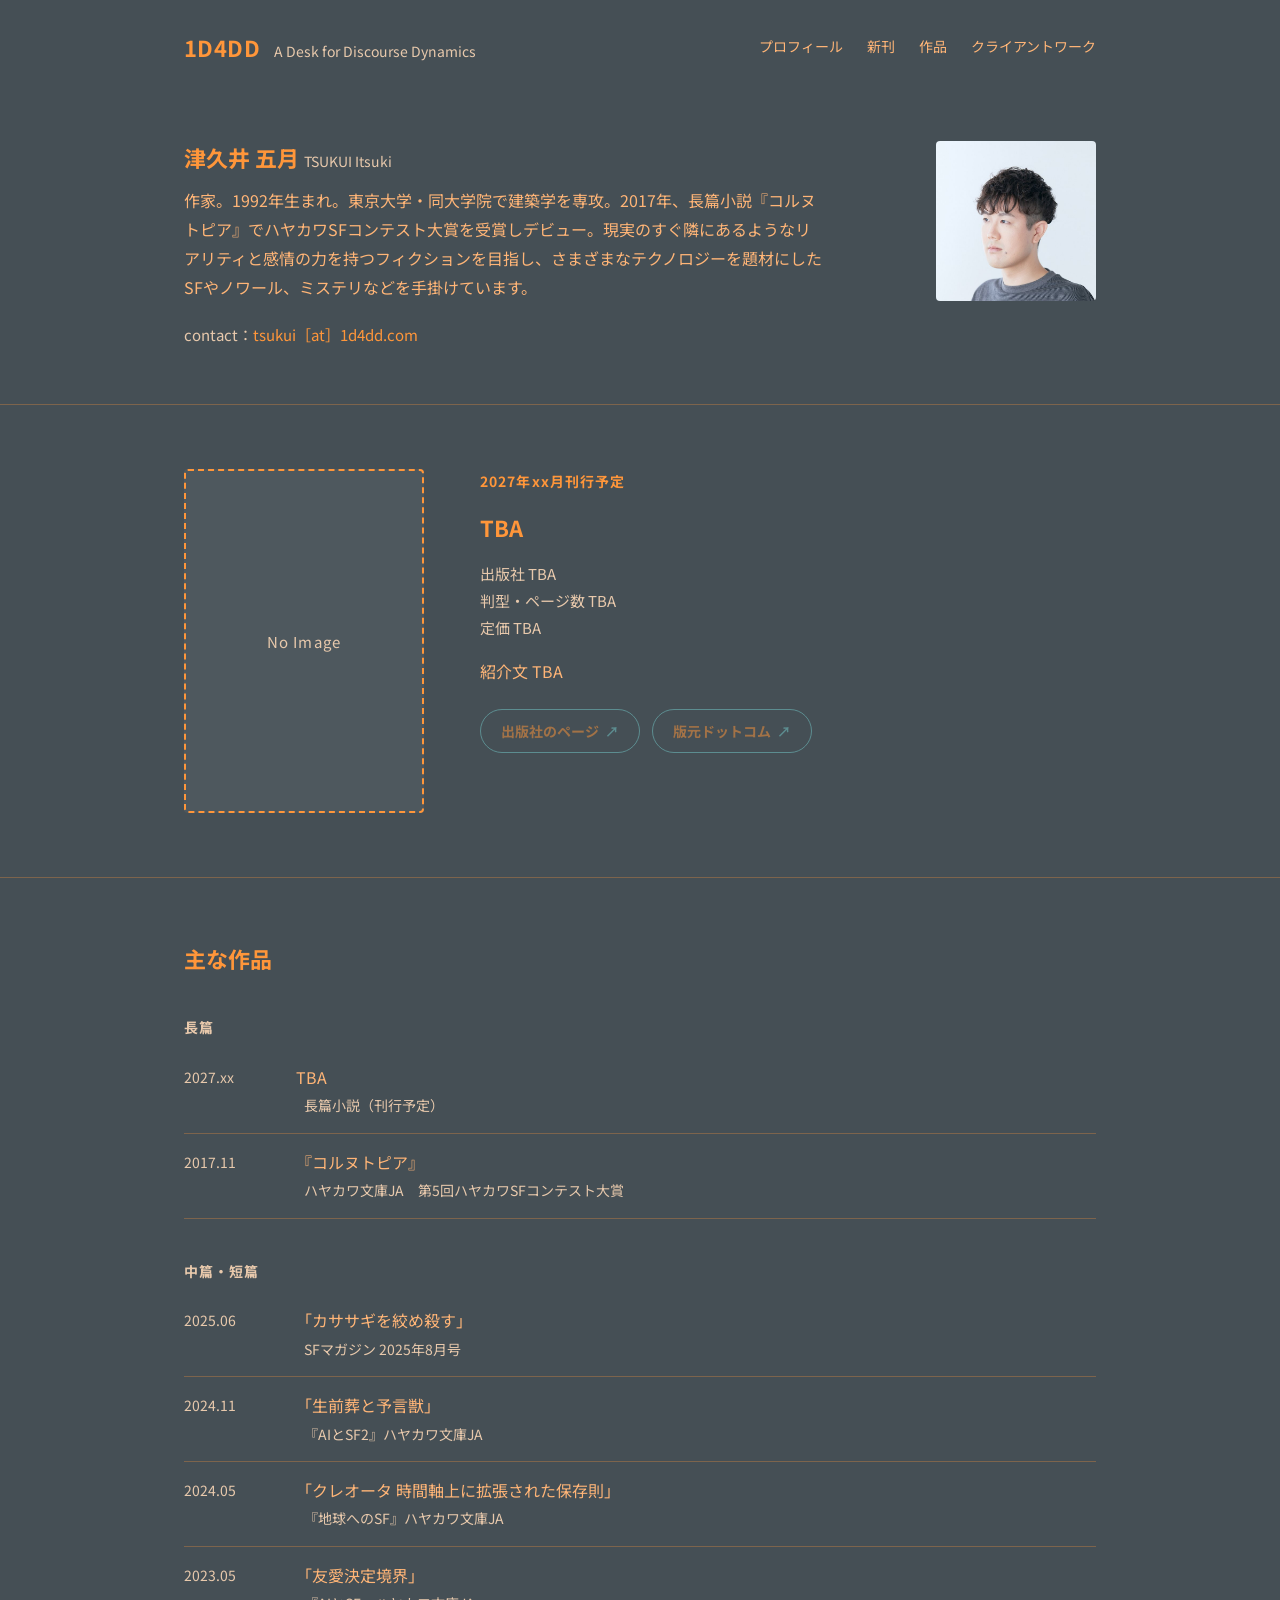
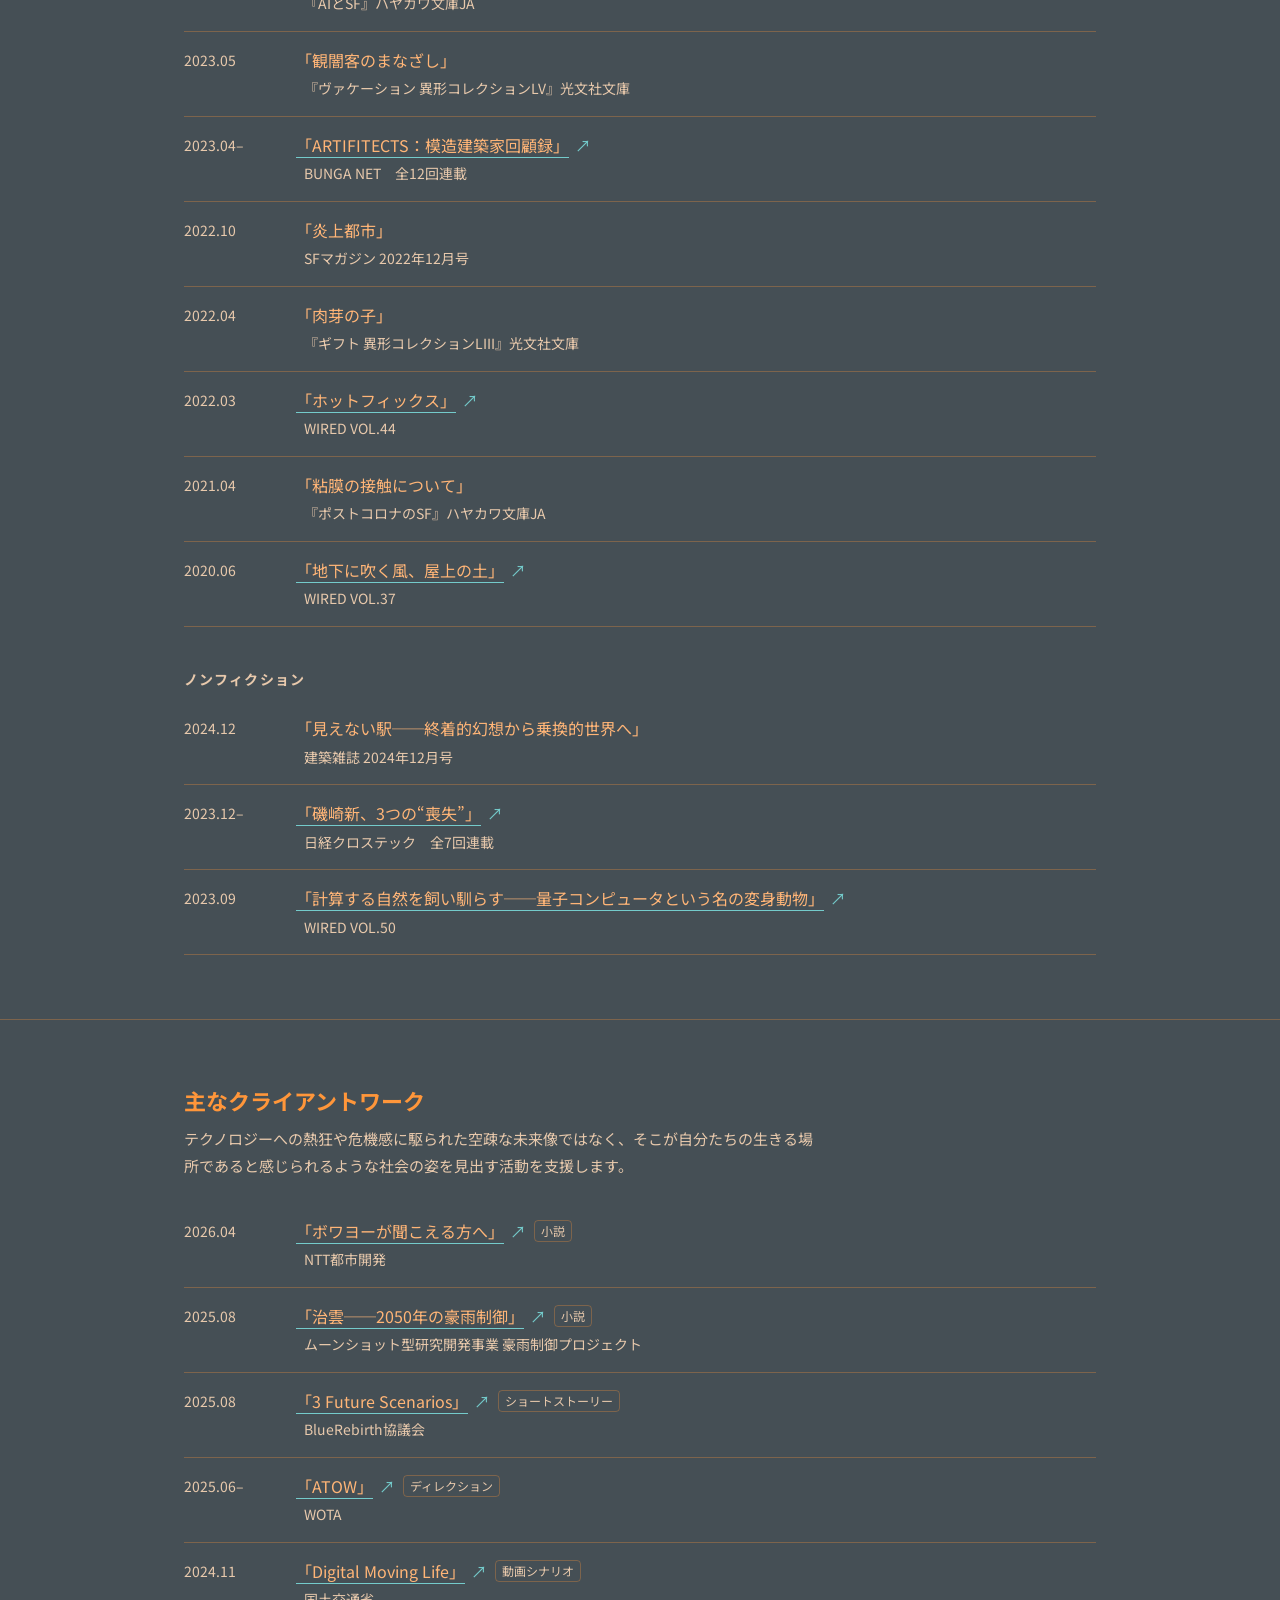
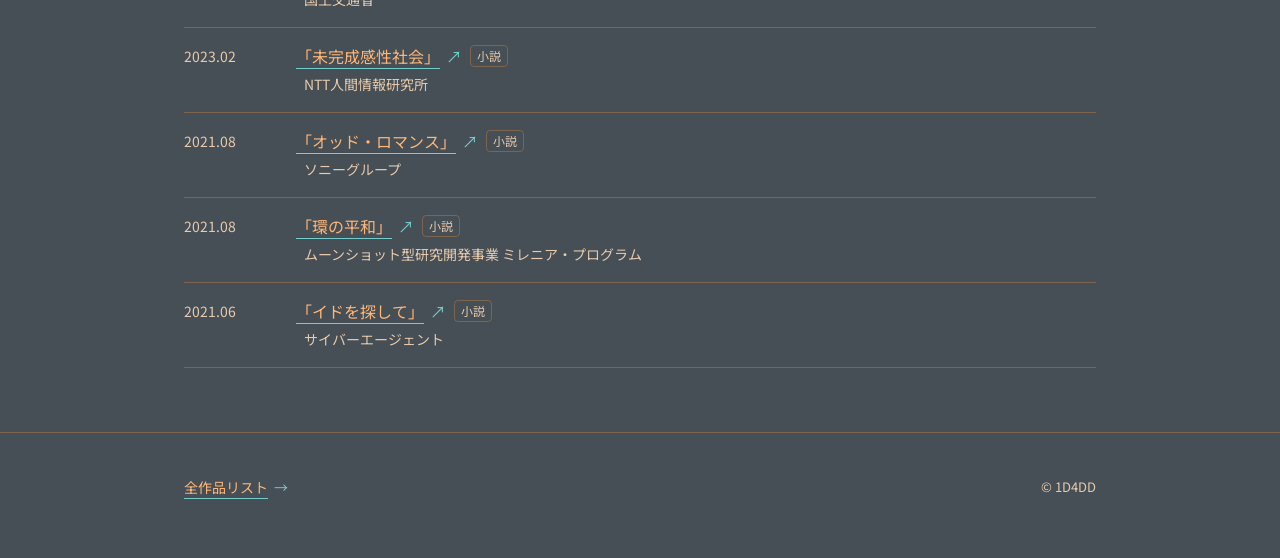
==== commit a6c1df1c: "主な作品を「長篇」「中篇・短篇」に再編、ARTIFITECTSの回一覧を1列に Co-Authored-By: Claude Opus 5.5 <noreply@anthropic.com> Clau" ====
--- a/index.html
+++ b/index.html
@@ -120,22 +120,22 @@
     <h2 class="h-section">主な作品</h2>
 
     <div>
-      <h3 class="h-group">長篇・中篇</h3>
+      <h3 class="h-group">長篇</h3>
       <ul class="rows">
         <li class="row"><span class="row__date">2027.xx</span><div class="row__body"><p>TBA</p><p class="row__meta">長篇小説（刊行予定）</p></div></li>
-        <li class="row"><span class="row__date">2025.06</span><div class="row__body"><p>「カササギを絞め殺す」</p><p class="row__meta">SFマガジン 2025年8月号</p></div></li>
-        <li class="row"><span class="row__date">2023.04–</span><div class="row__body"><p><a href="https://bunganet.tokyo/category/rensai/rensai-artifitects/" target="_blank" rel="noopener"><span class="ul">「ARTIFITECTS：模造建築家回顧録」</span><span class="ar" aria-hidden="true">↗</span></a></p><p class="row__meta">BUNGA NET　全12回連載</p></div></li>
         <li class="row"><span class="row__date">2017.11</span><div class="row__body"><p>『コルヌトピア』</p><p class="row__meta">ハヤカワ文庫JA　第5回ハヤカワSFコンテスト大賞</p></div></li>
       </ul>
     </div>
 
     <div>
-      <h3 class="h-group">短篇</h3>
+      <h3 class="h-group">中篇・短篇</h3>
       <ul class="rows">
+        <li class="row"><span class="row__date">2025.06</span><div class="row__body"><p>「カササギを絞め殺す」</p><p class="row__meta">SFマガジン 2025年8月号</p></div></li>
         <li class="row"><span class="row__date">2024.11</span><div class="row__body"><p>「生前葬と予言獣」</p><p class="row__meta">『AIとSF2』ハヤカワ文庫JA</p></div></li>
         <li class="row"><span class="row__date">2024.05</span><div class="row__body"><p>「クレオータ 時間軸上に拡張された保存則」</p><p class="row__meta">『地球へのSF』ハヤカワ文庫JA</p></div></li>
         <li class="row"><span class="row__date">2023.05</span><div class="row__body"><p>「友愛決定境界」</p><p class="row__meta">『AIとSF』ハヤカワ文庫JA</p></div></li>
         <li class="row"><span class="row__date">2023.05</span><div class="row__body"><p>「観闇客のまなざし」</p><p class="row__meta">『ヴァケーション 異形コレクションLV』光文社文庫</p></div></li>
+        <li class="row"><span class="row__date">2023.04–</span><div class="row__body"><p><a href="https://bunganet.tokyo/category/rensai/rensai-artifitects/" target="_blank" rel="noopener"><span class="ul">「ARTIFITECTS：模造建築家回顧録」</span><span class="ar" aria-hidden="true">↗</span></a></p><p class="row__meta">BUNGA NET　全12回連載</p></div></li>
         <li class="row"><span class="row__date">2022.10</span><div class="row__body"><p>「炎上都市」</p><p class="row__meta">SFマガジン 2022年12月号</p></div></li>
         <li class="row"><span class="row__date">2022.04</span><div class="row__body"><p>「肉芽の子」</p><p class="row__meta">『ギフト 異形コレクションLIII』光文社文庫</p></div></li>
         <li class="row"><span class="row__date">2022.03</span><div class="row__body"><p><a href="https://wired.jp/article/hotfix/" target="_blank" rel="noopener"><span class="ul">「ホットフィックス」</span><span class="ar" aria-hidden="true">↗</span></a></p><p class="row__meta">WIRED VOL.44</p></div></li>
--- a/assets/style.css
+++ b/assets/style.css
@@ -199,8 +199,6 @@
   font-size: 14px;
   line-height: 1.7;
   color: var(--sub);
-  columns: 2 240px;
-  column-gap: 24px;
 }
 
 /* ---------- 全作品リスト ---------- */
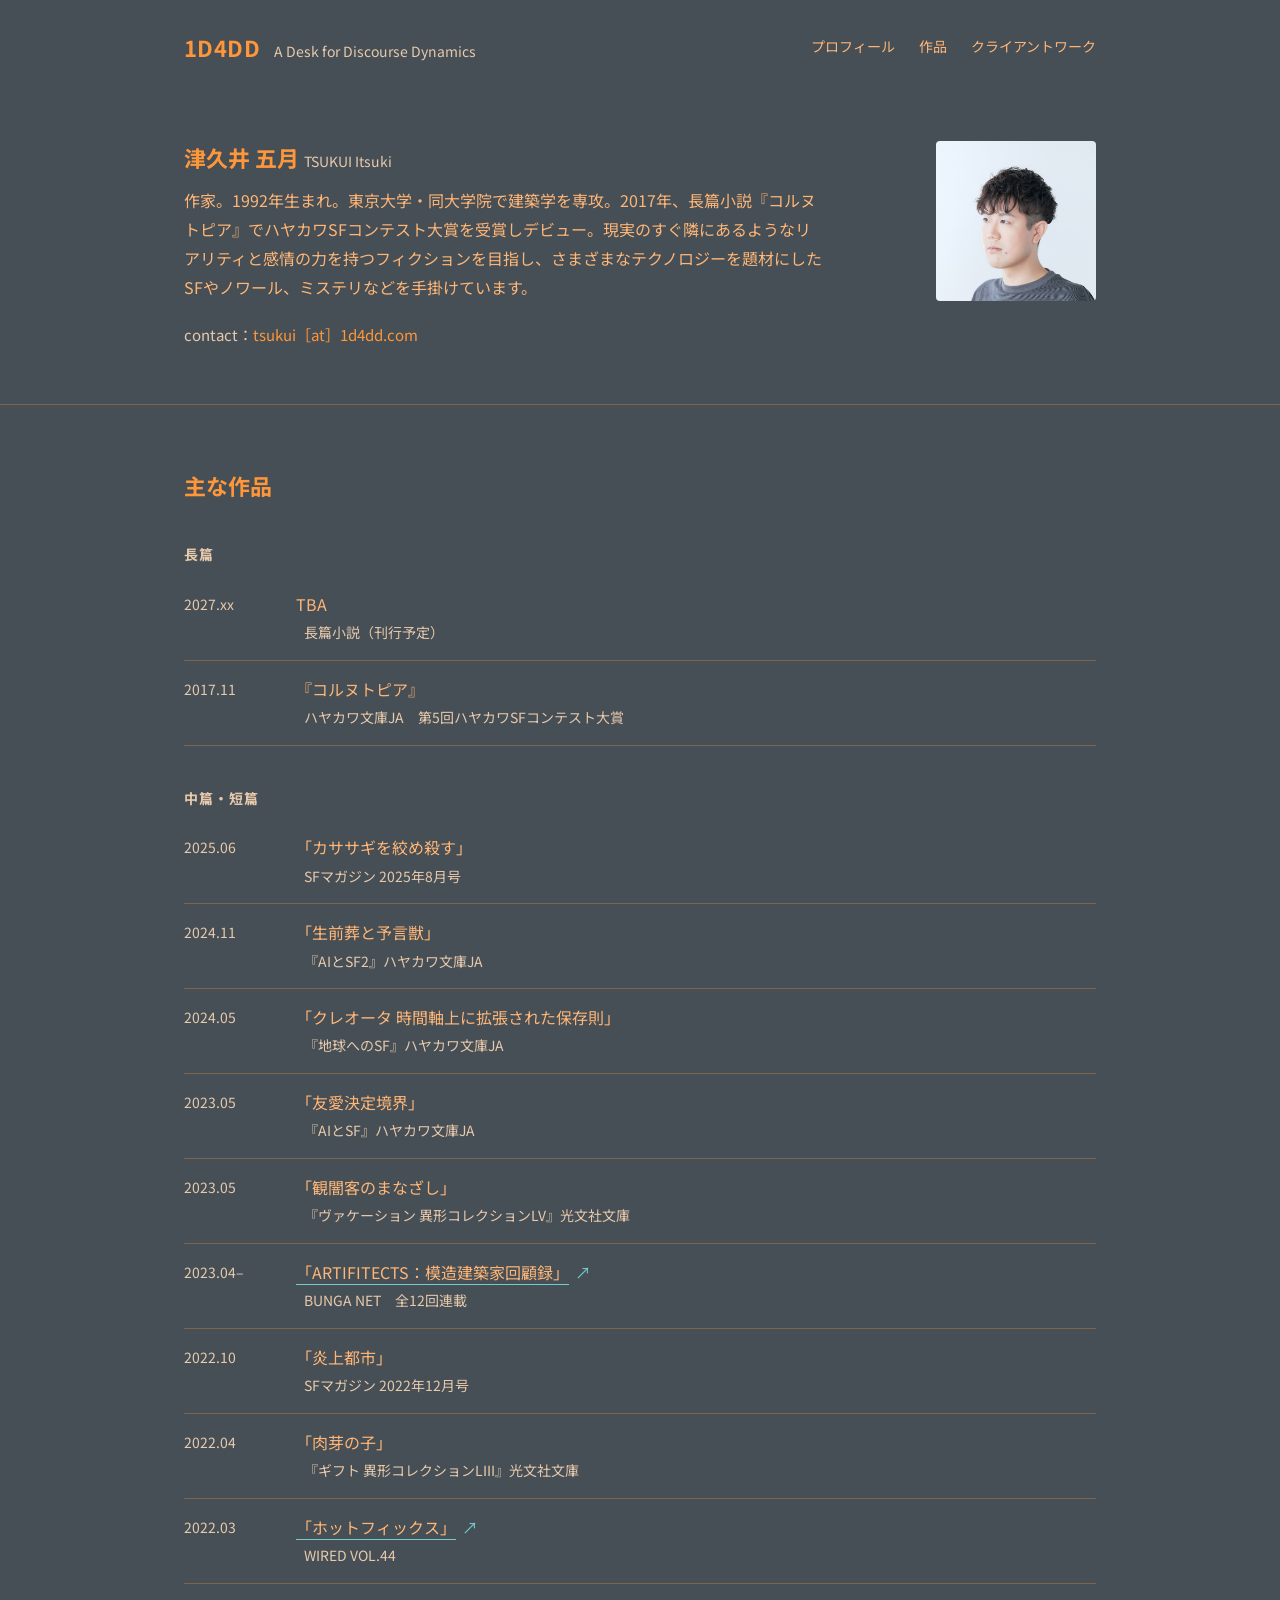
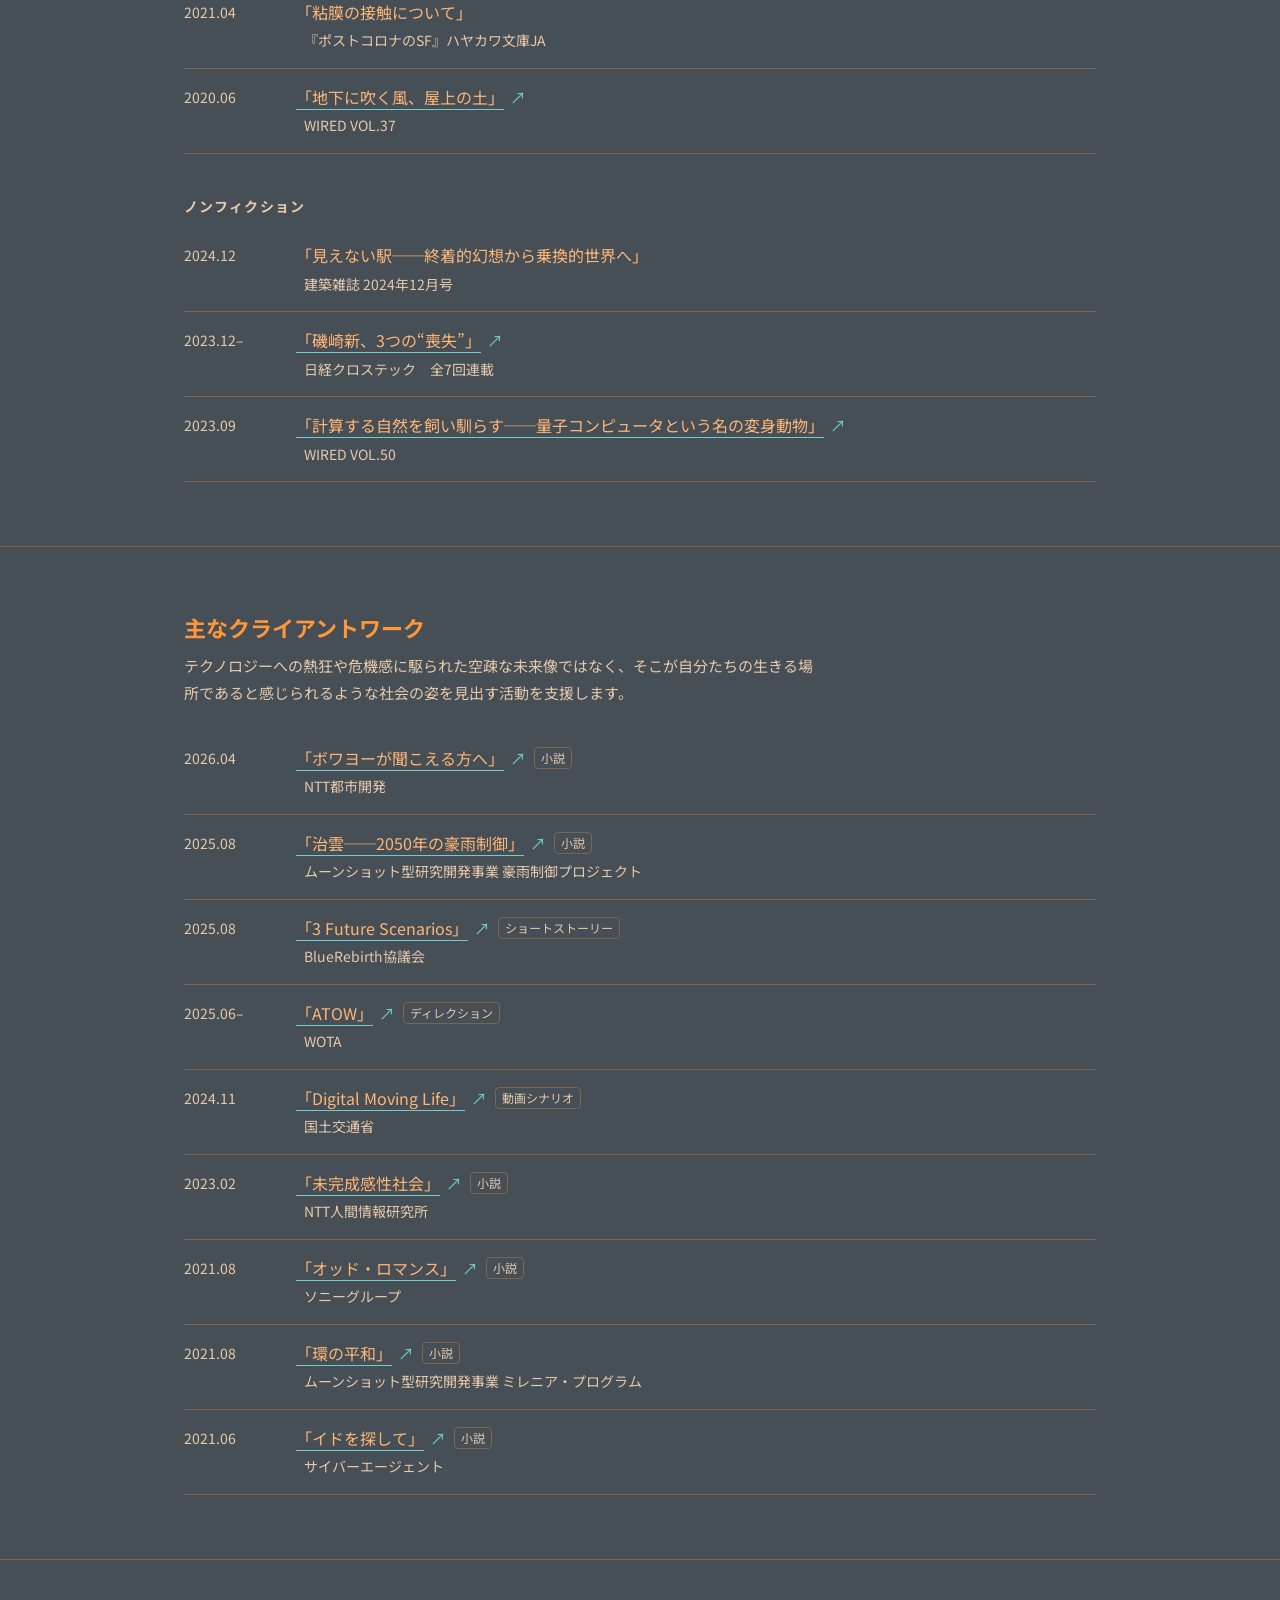
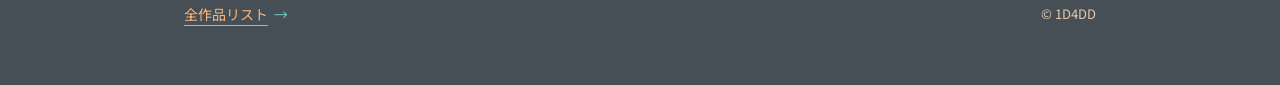
==== commit 9abf307a: "新刊欄とナビの「新刊」を再び非表示に（作品リストのTBA行は残す） Co-Authored-By: Claude Opus 5.5 <noreply@anthropic.com> Claude-Ses" ====
--- a/index.html
+++ b/index.html
@@ -70,7 +70,7 @@
   </div>
   <nav class="site-nav" aria-label="サイト内">
     <a href="#about">プロフィール</a>
-    <a href="#novel">新刊</a>
+    <a href="#novel" hidden>新刊</a>
     <a href="#works">作品</a>
     <a href="#client">クライアントワーク</a>
   </nav>
@@ -92,7 +92,7 @@
 </section>
 
 <!-- ===== 新刊（書影・書誌・ボタンの差し替え方は README.md を参照） ===== -->
-<section class="section" id="novel">
+<section class="section" id="novel" hidden>
   <div class="container">
     <div class="newbook">
       <div class="newbook__cover is-placeholder">No Image</div>
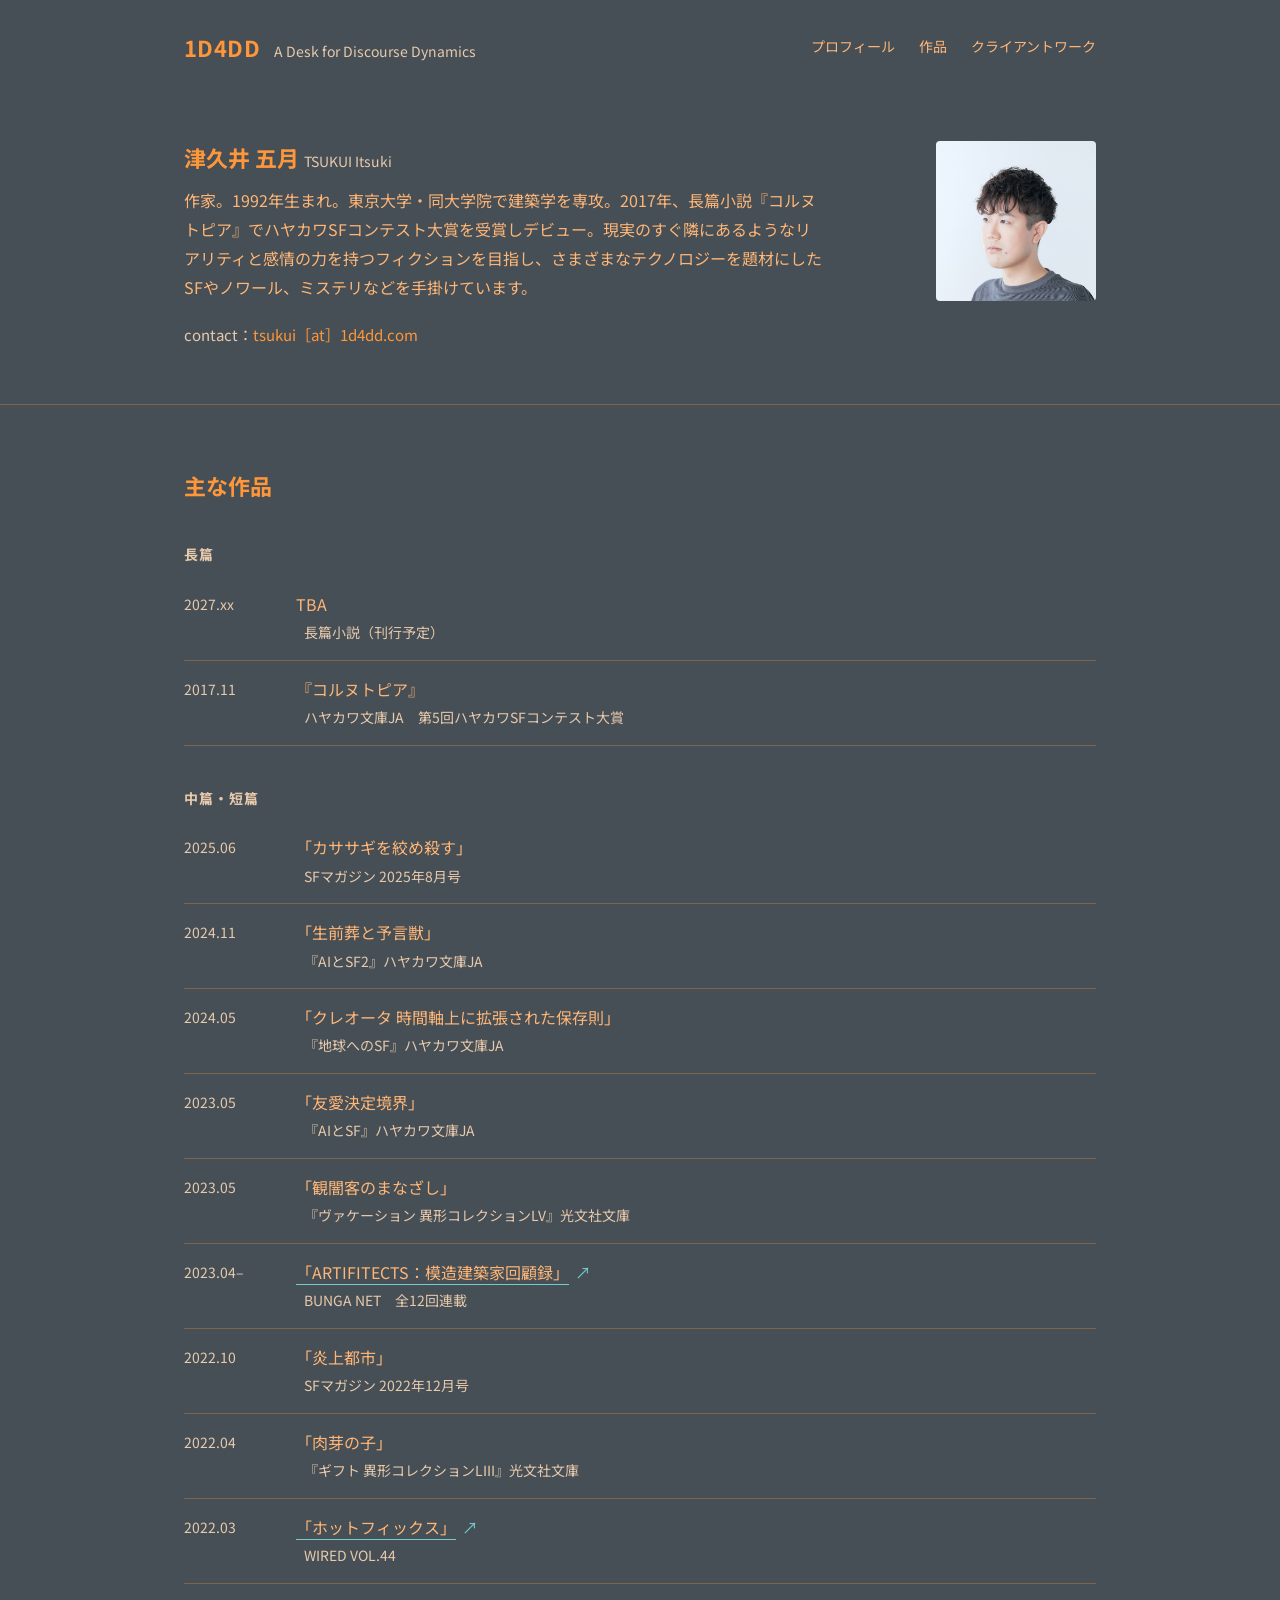
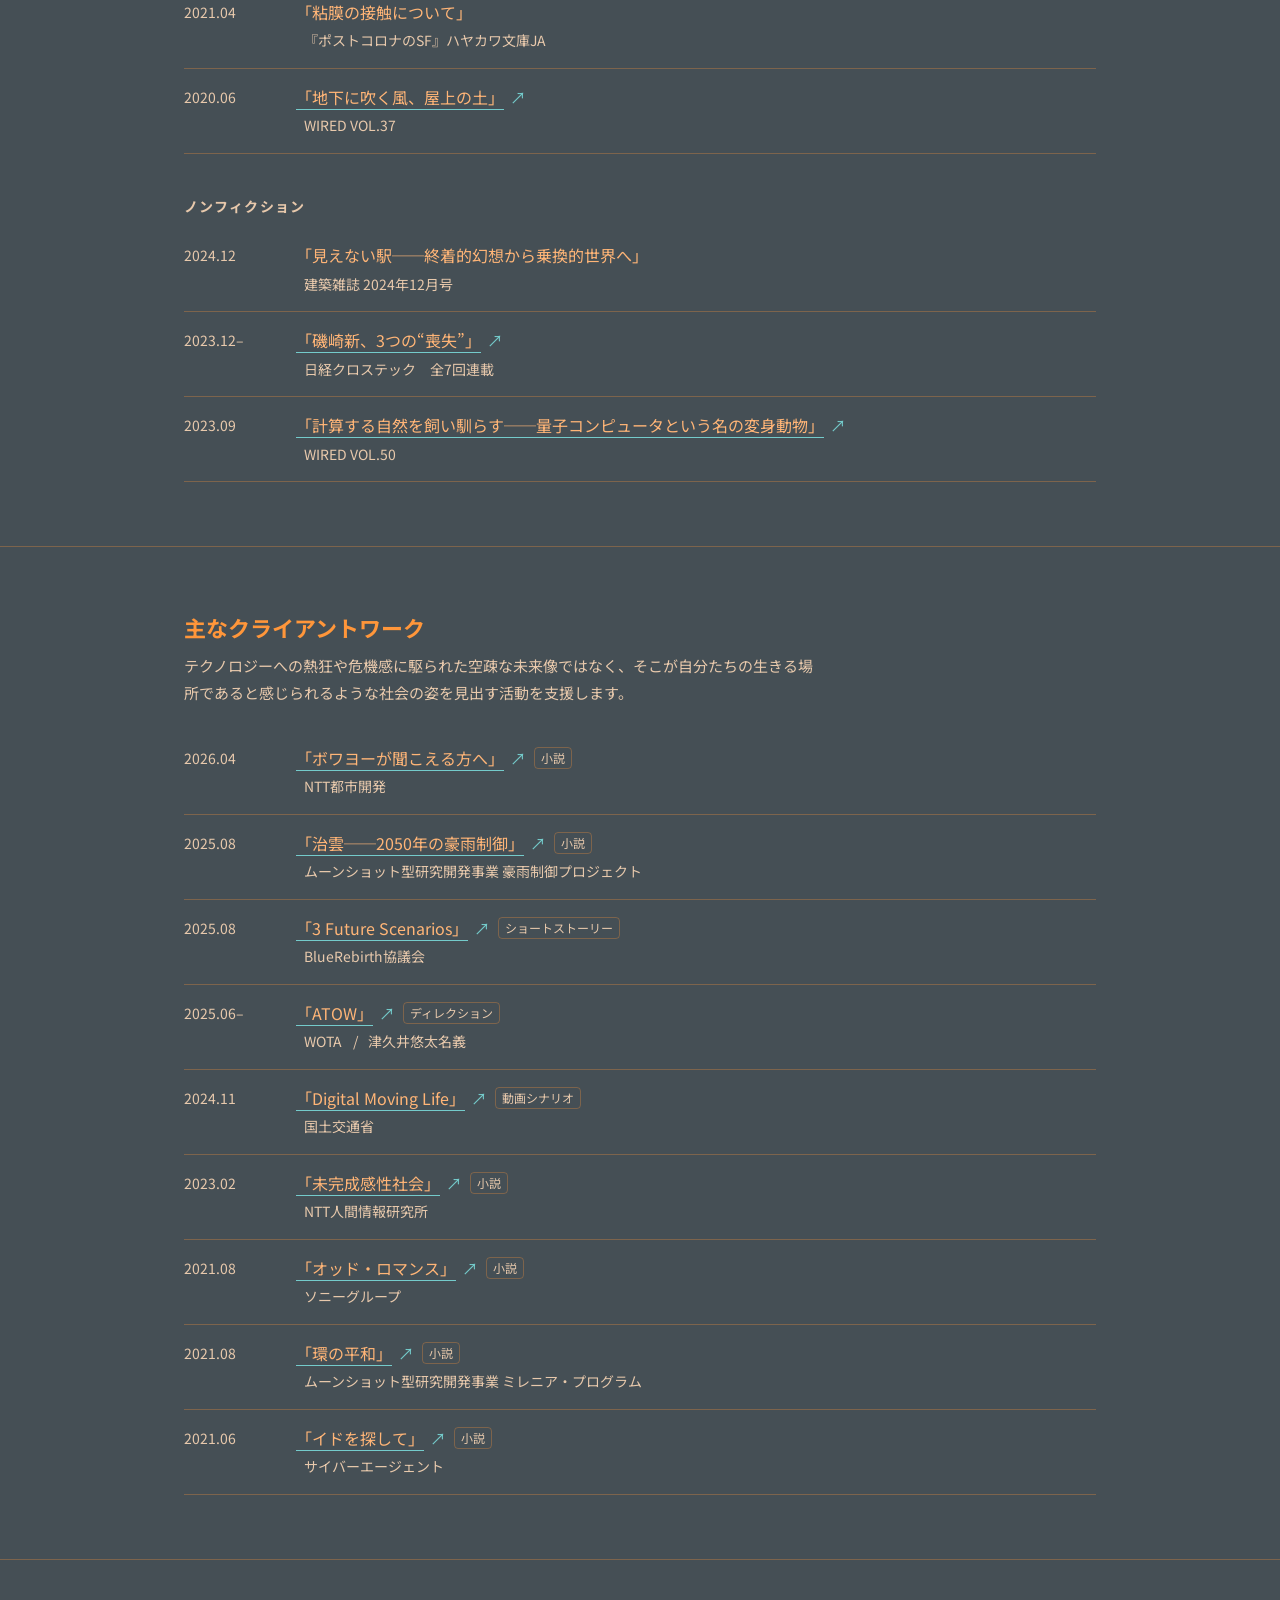
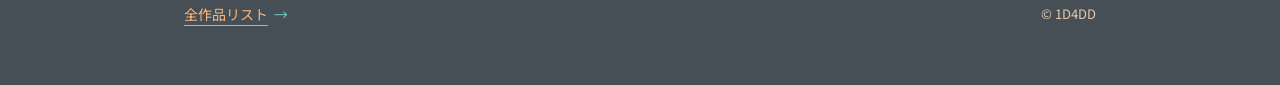
==== commit 7286fdf0: "ATOWと「天使と重力」に津久井悠太名義を追記 Co-Authored-By: Claude Opus 5.5 <noreply@anthropic.com> Claude-Session: http" ====
--- a/index.html
+++ b/index.html
@@ -166,7 +166,7 @@
       <li class="row"><span class="row__date">2026.04</span><div class="row__body"><p><a href="https://note.com/uddesign/n/nb5e8905b2b1c" target="_blank" rel="noopener"><span class="ul">「ボワヨーが聞こえる方へ」</span><span class="ar" aria-hidden="true">↗</span></a><span class="tag">小説</span></p><p class="row__meta">NTT都市開発</p></div></li>
       <li class="row"><span class="row__date">2025.08</span><div class="row__body"><p><a href="https://rain-c.dpri.kyoto-u.ac.jp/expo2025/" target="_blank" rel="noopener"><span class="ul">「治雲──2050年の豪雨制御」</span><span class="ar" aria-hidden="true">↗</span></a><span class="tag">小説</span></p><p class="row__meta">ムーンショット型研究開発事業 豪雨制御プロジェクト</p></div></li>
       <li class="row"><span class="row__date">2025.08</span><div class="row__body"><p><a href="https://www.bluerebirth.jp/story/vision-story-01/" target="_blank" rel="noopener"><span class="ul">「3 Future Scenarios」</span><span class="ar" aria-hidden="true">↗</span></a><span class="tag">ショートストーリー</span></p><p class="row__meta">BlueRebirth協議会</p></div></li>
-      <li class="row"><span class="row__date">2025.06–</span><div class="row__body"><p><a href="https://atow.wota.co.jp/" target="_blank" rel="noopener"><span class="ul">「ATOW」</span><span class="ar" aria-hidden="true">↗</span></a><span class="tag">ディレクション</span></p><p class="row__meta">WOTA</p></div></li>
+      <li class="row"><span class="row__date">2025.06–</span><div class="row__body"><p><a href="https://atow.wota.co.jp/" target="_blank" rel="noopener"><span class="ul">「ATOW」</span><span class="ar" aria-hidden="true">↗</span></a><span class="tag">ディレクション</span></p><p class="row__meta">WOTA<span class="sep">/</span>津久井悠太名義</p></div></li>
       <li class="row"><span class="row__date">2024.11</span><div class="row__body"><p><a href="https://www.mlit.go.jp/tochi_fudousan_kensetsugyo/tochi_fudousan_kensetsugyo_tk17_000001_00042.html" target="_blank" rel="noopener"><span class="ul">「Digital Moving Life」</span><span class="ar" aria-hidden="true">↗</span></a><span class="tag">動画シナリオ</span></p><p class="row__meta">国土交通省</p></div></li>
       <li class="row"><span class="row__date">2023.02</span><div class="row__body"><p><a href="https://www.rd.ntt/dtc/sf_prototyping/novel_comm.html" target="_blank" rel="noopener"><span class="ul">「未完成感性社会」</span><span class="ar" aria-hidden="true">↗</span></a><span class="tag">小説</span></p><p class="row__meta">NTT人間情報研究所</p></div></li>
       <li class="row"><span class="row__date">2021.08</span><div class="row__body"><p><a href="https://www.sony.com/ja/SonyInfo/design/oneday2050/sense/" target="_blank" rel="noopener"><span class="ul">「オッド・ロマンス」</span><span class="ar" aria-hidden="true">↗</span></a><span class="tag">小説</span></p><p class="row__meta">ソニーグループ</p></div></li>
--- a/assets/style.css
+++ b/assets/style.css
@@ -179,6 +179,8 @@
 .row__body { flex: 1 1 360px; min-width: 0; display: flex; flex-direction: column; gap: 2px; }
 /* 媒体名・企業名：括弧の空き分（半文字）だけ右に寄せて、題名の頭と揃える */
 .row__meta { padding-left: 8px; font-size: 14px; color: var(--sub); }
+/* 媒体名・企業名の中の区切りの「/」（半角。前後に余白を取る） */
+.sep { margin: 0 0.75em; }
 
 .tag {
   display: inline-block;
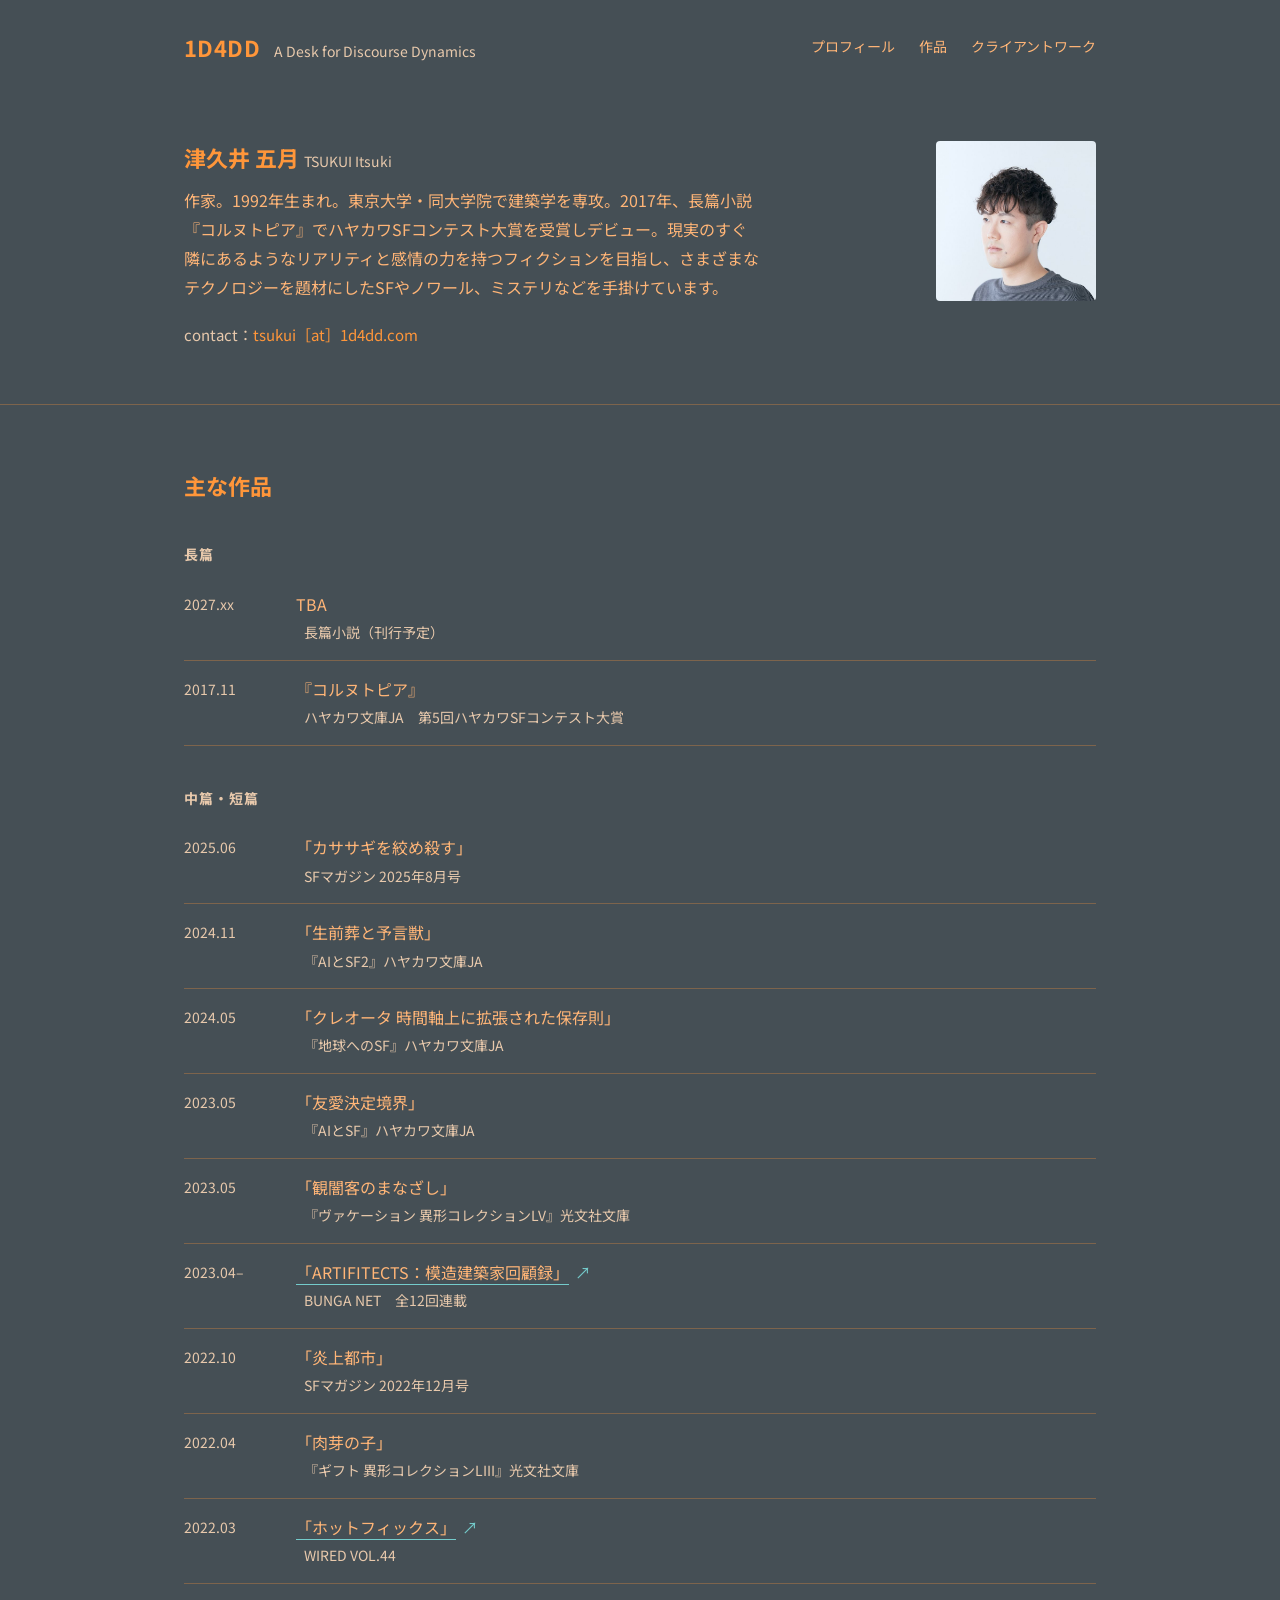
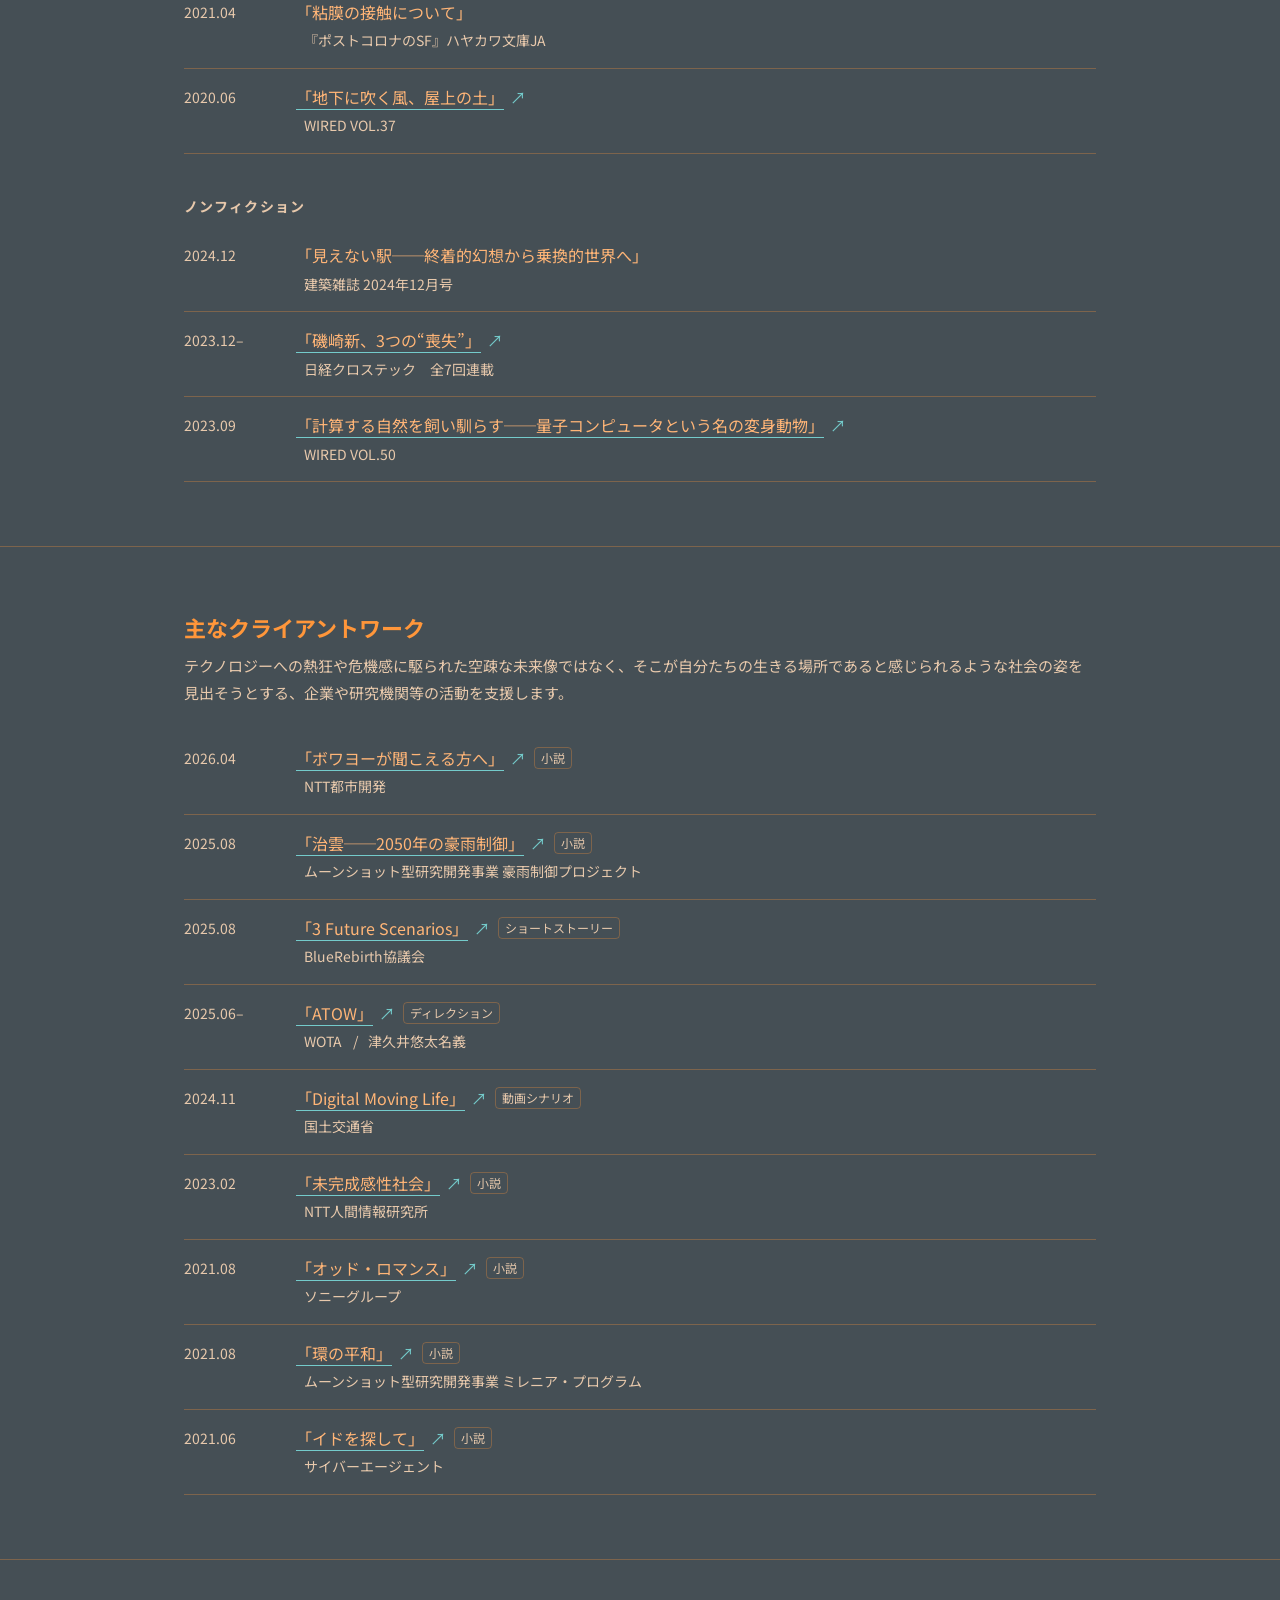
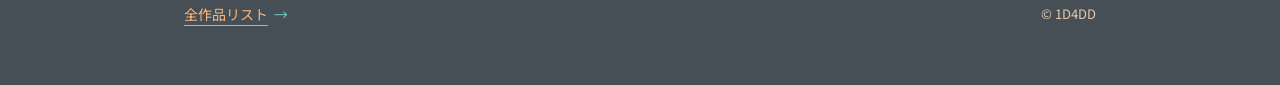
==== commit 9da36f64: "プロフィール文を4行に収まる幅に、クライアントワークの説明文を更新して全幅で折り返し Co-Authored-By: Claude Opus 5.5 <noreply@anthropic.com> C" ====
--- a/index.html
+++ b/index.html
@@ -160,7 +160,7 @@
   <div class="container stack stack--24">
     <div class="stack stack--8">
       <h2 class="h-section">主なクライアントワーク</h2>
-      <p class="lead">テクノロジーへの熱狂や危機感に駆られた空疎な未来像ではなく、そこが自分たちの生きる場所であると感じられるような社会の姿を見出す活動を支援します。</p>
+      <p class="lead">テクノロジーへの熱狂や危機感に駆られた空疎な未来像ではなく、そこが自分たちの生きる場所であると感じられるような社会の姿を見出そうとする、企業や研究機関等の活動を支援します。</p>
     </div>
     <ul class="rows">
       <li class="row"><span class="row__date">2026.04</span><div class="row__body"><p><a href="https://note.com/uddesign/n/nb5e8905b2b1c" target="_blank" rel="noopener"><span class="ul">「ボワヨーが聞こえる方へ」</span><span class="ar" aria-hidden="true">↗</span></a><span class="tag">小説</span></p><p class="row__meta">NTT都市開発</p></div></li>
--- a/assets/style.css
+++ b/assets/style.css
@@ -110,7 +110,8 @@
 .profile__photo { flex: 0 0 160px; width: 160px; height: 160px; margin-left: auto; border-radius: 4px; display: block; }
 .profile__name { font-size: 22px; font-weight: 700; line-height: 1.5; color: var(--accent); }
 .profile__name-en { font-size: 14px; font-weight: 400; color: var(--sub); }
-.profile__text { max-width: var(--measure); }
+/* プロフィール文：PCで4行に収まり、最終行もほぼ埋まる幅（文言を変えたら調整） */
+.profile__text { max-width: 36em; }
 .profile__contact { margin-top: 8px; font-size: 15px; color: var(--sub); }
 .profile__contact span { color: var(--accent); }
 
@@ -165,7 +166,8 @@
 
 /* ---------- 作品・クライアントワークの行 ---------- */
 
-.lead { max-width: var(--measure); font-size: 15px; color: var(--sub); }
+/* クライアントワークの説明文：下のリストの罫線と同じ幅で折り返す */
+.lead { font-size: 15px; color: var(--sub); }
 
 .row {
   display: flex;
